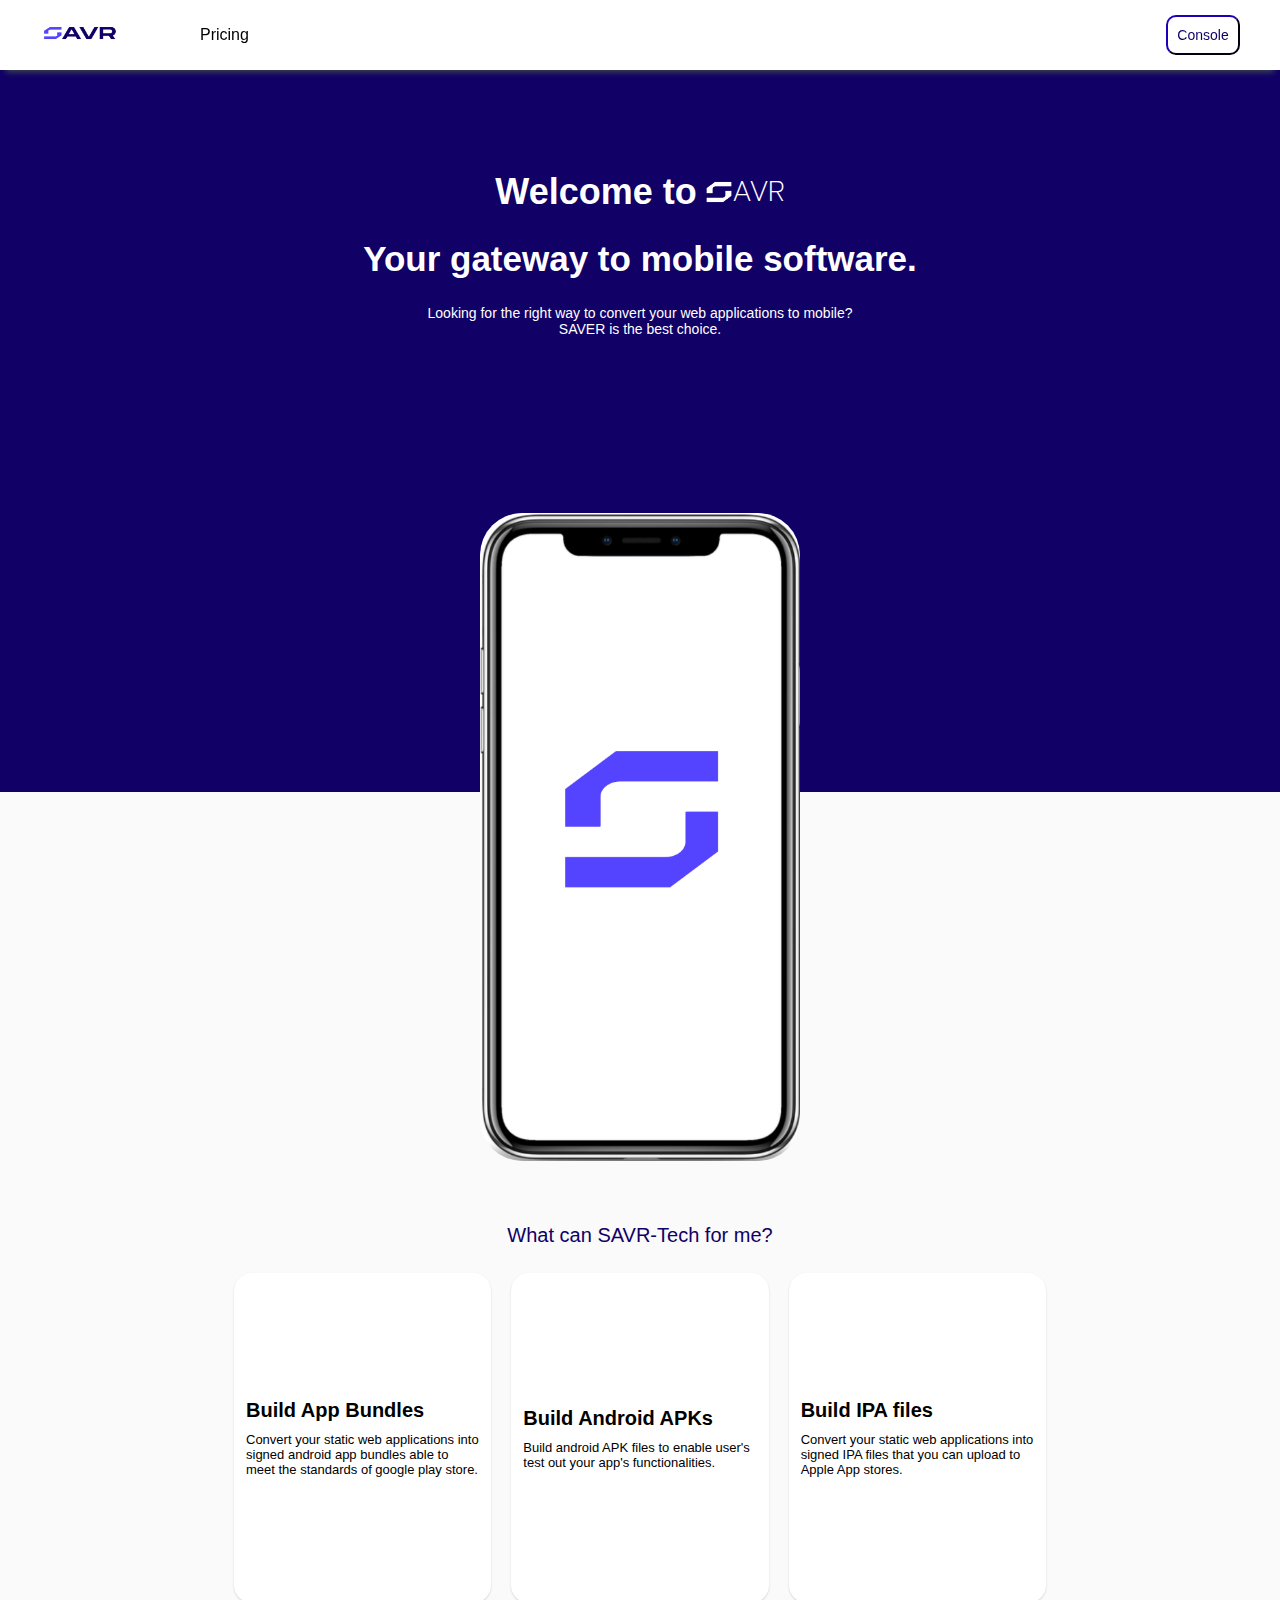
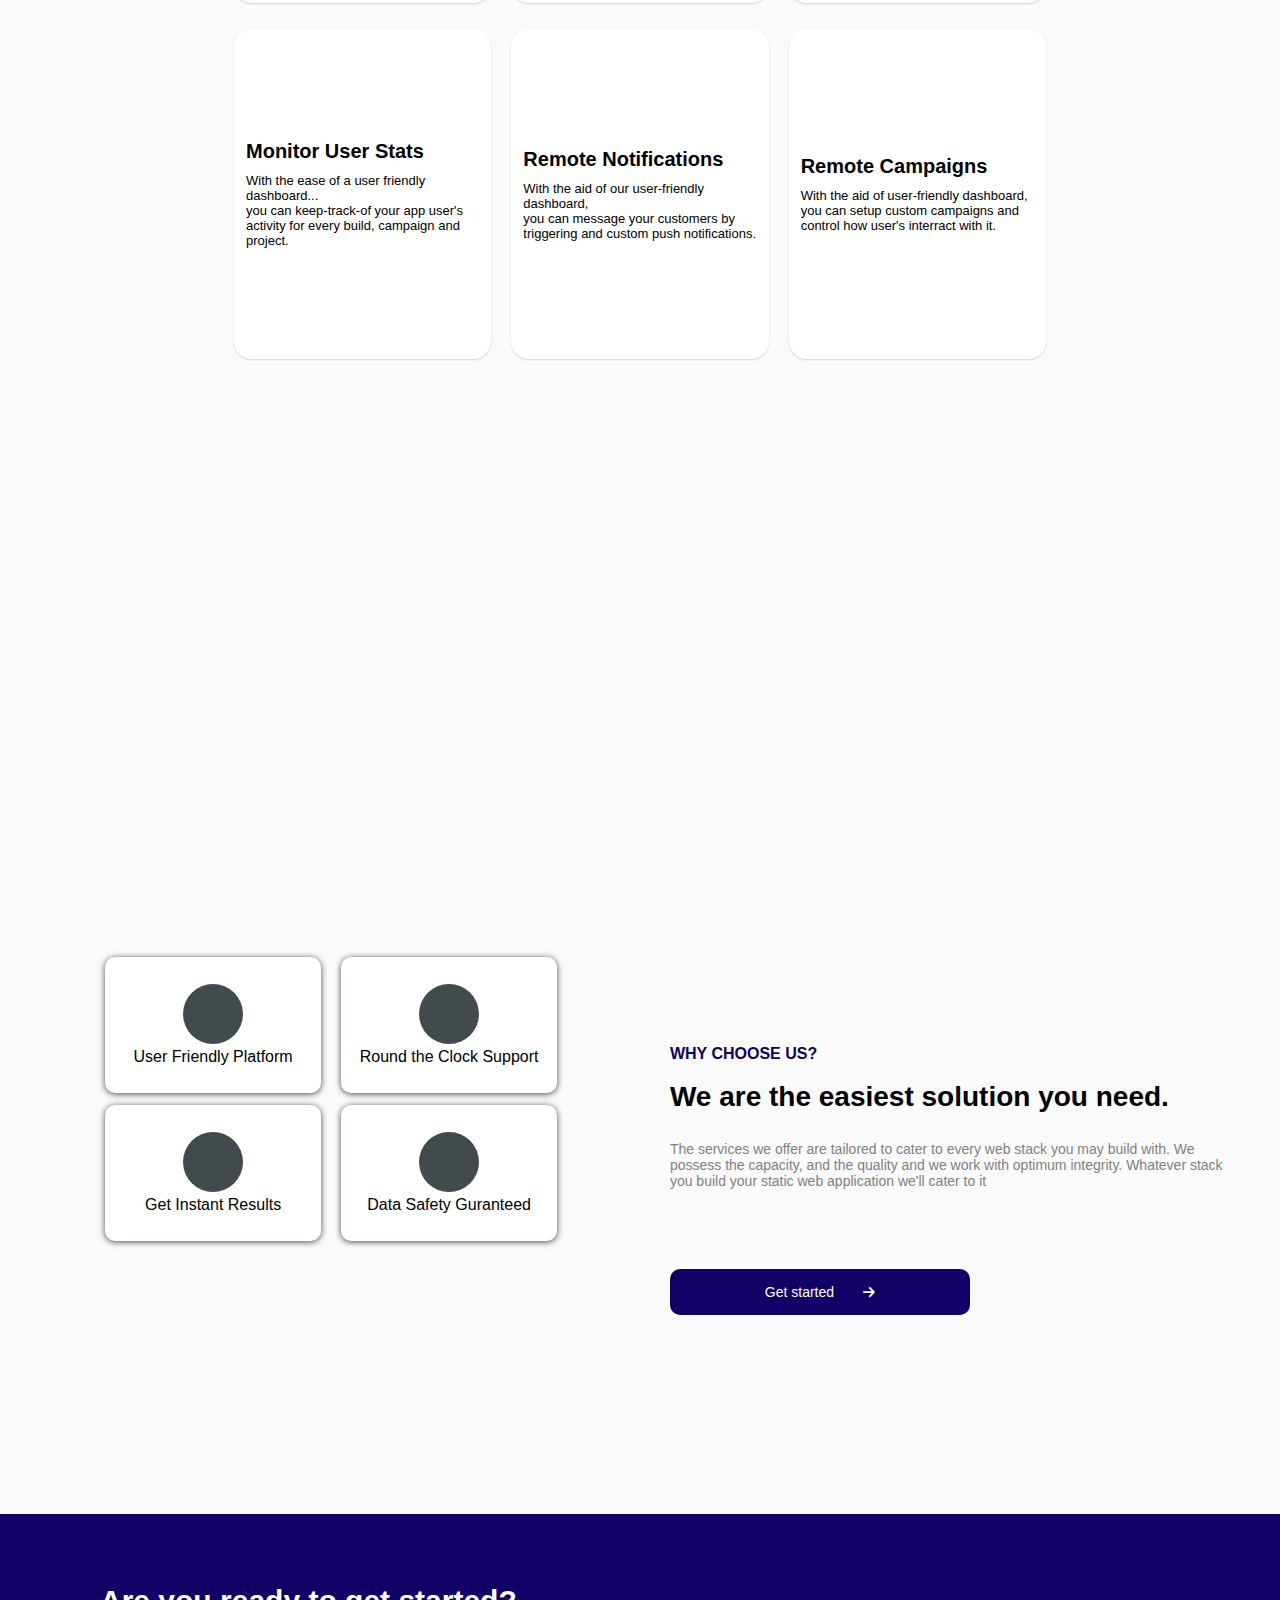
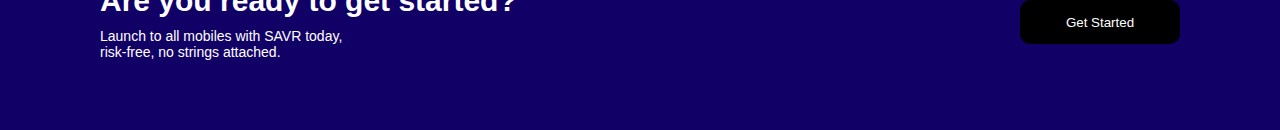
==== index.html @ b0ae4835 "little changes" ====
<!DOCTYPE html>
<html>
  <head>
    <meta charset="UTF-8" />
    <meta name="viewport" content="width=device-width, initial-scale=1.0" />
    <link href="hdft.css" rel="stylesheet"/>
    <link href="style.css" rel="stylesheet"/>
    <link rel="stylesheet" href="/assets/css/all.css">
    <script src="scripts.js"></script>
    <title></title>
  </head>
  <body>
    <!-- Nav bar -->
    <header>  

        <div class="add-flex">
            <a href="./index.html">
                <img class="bar-logo" src="/assets/images/SAVR_Coloured.png" alt=""/>
            </a>
            <a href="./pricing.html" class="anchor-link price-link-pg">Pricing</a>
        </div>

        <a href="#" id="toggle_button" class="toggle_button anchor-link">
            <h4 class="tinactive">V</h4>
            <h4 class="tactive">X</h4>
        </a>

        <div class="top-btn-wrapper">
            <button class="top-btn">
                <p class="top-btn-txt">Console</p>
            </button>

            <button class="top-btn1">
                <p class="top-btn-txt">Get started</p>
            </button>
        </div>
    </header>

    <!-- Top section -->
    <section class="top-section">
        <div class="top-s-wrapper">
            <p class="w-c">Welcome to</p>
            <img class="top-s-logo" src="/assets/images/Icon_White.png" alt=""/>
            <p class="avr">AVR</p>
        </div>

        <p class="t-p-f">Your gateway to mobile software.</p>

        <p class="t-p-s mt">Looking for the right way to convert your web applications to mobile?</p>
        <p class="t-p-s">SAVER is the best choice.</p>
        
    </section>

    <!-- Middle section -->
    <section class="middle-section">
        <div class="phonedv">
            <img class="pnone-img" src="/assets/images/phone2.png" alt=""/>
        </div>

        

        <div class="middle-second-container">
            <p class="m-s-p">What can SAVR-Tech for me?</p>

            <div class="container mt">
                <div class="card">
                    <div class="text-container">
                        <p class="c-big-txt">Build App Bundles</p>
                        <p class="c-small-txt">Convert your static web applications into signed android app bundles able to meet the standards of google play store.</p>
                    </div>
                </div>

                <div class="card">
                    <div class="text-container">
                        <p class="c-big-txt">Build Android APKs</p>
                        <p class="c-small-txt">Build android APK files to enable user's test out your app's functionalities.</p>
                    </div>
                </div>

                <div class="card">
                    <div class="text-container">
                        <p class="c-big-txt">Build IPA files</p>
                        <p class="c-small-txt">Convert your static web applications into signed IPA files that you can upload to Apple App stores.</p>
                    </div>
                </div>
            </div>

            <div class="container mt">
                <div class="card">
                    <div class="text-container">
                        <p class="c-big-txt">Monitor User Stats</p>
                        <p class="c-small-txt">With the ease of a user friendly dashboard... <br/> you can keep-track-of your app user's activity for every build, campaign and project.</p>
                    </div>
                </div>

                <div class="card">
                    <div class="text-container">
                        <p class="c-big-txt">Remote Notifications</p>
                        <p class="c-small-txt">With the aid of our user-friendly dashboard,<br/> you can message your customers by triggering and custom push notifications.</p>
                    </div>
                </div>

                <div class="card">
                    <div class="text-container">
                        <p class="c-big-txt">Remote Campaigns</p>
                        <p class="c-small-txt">With the aid of user-friendly dashboard,<br/> you can setup custom campaigns and control how user's interract with it.</p>
                    </div>
                </div>
            </div>
        </div>
    </section>

    <!-- Third section -->
    <section class="third-section">
        <div class="trd-container md-1">
            <div class="wrapper-column-flexed">
                <div class="card2">
                    <div class="circle"></div>
                    <p class="p2">User Friendly Platform</p>
                </div>

                <div class="card2">
                    <div class="circle"></div>
                    <p class="p2">Round the Clock Support</p>
                </div>
            </div>

            <div class="wrapper-column-flexed">
                <div class="card2">
                    <div class="circle"></div>
                    <p class="p2">Get Instant Results</p>
                </div>

                <div class="card2">
                    <div class="circle"></div>
                    <p class="p2">Data Safety Guranteed</p>
                </div>
            </div>
        </div>

        <div class="trd-container modify-trd">
            <div class="trd-txts-container">
                <p class="tr-md-p1">WHY CHOOSE US?</p>
                <br/>
                <h3 class="tr-md-h3">We are the easiest solution you need.</h3>
                <br/>
                <p class="tr-md-p2">The services we offer are tailored to cater to every web stack you may build with. We possess the capacity, and the quality and we work with optimum integrity. Whatever stack you build your static web application we'll cater to it</p>
            </div>

            <button class="tr-md-btn">
                <p class="tr-md-btn-p">Get started</p>
                <i class="fa fa-arrow-right" aria-hidden="true"></i>
            </button>
        </div>
    </section>

    <!-- Bottom section -->
    <section class="bottom-section">
        <div class="btm-txts-container">
            <p class="btm-p1">Are you ready to get started?</p>
            <br/>
            <p class="btm-p2">Launch to all mobiles with SAVR today,<br/> risk-free, no strings attached.</p>
        </div>

        <div class="btm-btn-container">
            <button class="btm-btn">
                <p class="btm-txt">Get Started </p>

            </button>
        </div>
    </section>
  </body>
</html>
---- hdft.css ----
/* Nav bar */

header{
    background-color: #ffffff;
    display: flex;
    justify-content: space-between;
    align-items: center;
    height: 70px;
    position: fixed;
    width: 100%;
    box-shadow: 0 8px 6px -6px #414a4c;
    z-index: 1;
}

.add-flex{
    display: flex;
    width: 10%;
    /* background-color: gray; */
    align-items: center;
    justify-content: space-between;
    margin-left: 40px;
}

.bar-logo{
    width: 80px;
    height: 70px;
}

.anchor-link{
    text-decoration: none;
    color: black;
    font-size: 16px;
    font-weight: 500;
    margin-left: 80px;
    font-family: sans-serif;
}

/* togglr button */
.toggle_button{
    position: absolute;
    align-self:flex-end;
    z-index: 3px;
    /* top: 20px;
    right: -10rem; */
    display: none;
    /* flex-direction: column; */
}

.top-btn-wrapper{
    margin-right: 40px;
    display: flex;
    flex-direction: row;
    align-items: center;
}

.top-btn{
    height: 40px;
    width: 74px;
    border-radius: 10px;
    border-width:2px ;
    border-color: #110066;
    color: #110066;
    background-color: white;
    margin-left: 8px;
}

.top-btn1{
    height: 40px;
    width: 74px;
    border-radius: 10px;
    border-width:2px ;
    border-color: #110066;
    color: #110066;
    background-color: white;
    display: none;
}

.top-btn-txt{
    font-size: 14px;
    font-family: sans-serif;
}

/*----------- Bottom Section ----------------*/
.bottom-section{
    height: 24vh;
    width: inherit;
    background-color: #110066;
    color: white;
    display: flex;
    flex-direction: row;
    align-items: center;
    justify-content: space-between;
    padding-left: 100px;
    padding-right: 100px;
}

.btm-p1{
    font-size: 30px;
    font-family: sans-serif;
    font-weight: 700;
}

.btm-p2{
    margin-top: -8px;
    font-size: 14px;
    font-family: sans-serif;
}

.btm-btn{
    background-color: black;
    height: 44px;
    width: 160px;
    border-width: 0px;
    border-radius: 10px;

}

.btm-txt{
    color: white;
}


@media only screen and (max-width: 1000px) {
    /*------------------ Nav Bar --------------------------*/
    header{
        height: fit-content;
        /* height: 22vh; */
        flex-direction: column;
        align-items: flex-start;
    }
    .add-flex{
        flex-direction: column;
        align-items: flex-start;
        margin-left: 0px;
        /* background-color: green; */
        width: 100%;
        padding-left: 10px;
    }

    /* .bar-logo{
        margin-left: 10px;
    } */

    .anchor-link{
        width: 100%;
        margin-left: 0px;
        
    }
    .top-btn-wrapper{
        margin-right: 0px;
        /* background-color: green; */
        width: 100%;
        display: flex;
        flex-direction: column;
        align-items: center;
        padding: 60px 0px 4px 0px; 
    }

    .top-btn{
        display: none;
    }

    .top-btn1{
        width: 360px;
        height: 30px;
        display: flex;
        align-items: center;
        justify-content: center;
    }

    .top-btn-wrapper, .price-link-pg{
        display: none;
    }

    .sty-login{
        margin-left: 20px;
        margin-bottom: 24px;
        margin-top: -28px;
    }

    .toggle_button{
        display: flex;
        /* background-color: green; */
        width: fit-content;
        height: 30px;
        padding: 10px;
        top: .98rem;
        right: 1rem;
        align-items: center;
        border-radius: 8px;
        box-shadow: 0 1px 6px #414a4c;
    }

    .tinactive{
        display: flex;
    }

    .tactive{
        display: none;
    }

    .tinactive.active{
        display: none;
    }

    .tactive.active{
        display: flex;
    }

    .top-btn-wrapper.active{
        display: flex;
        flex-direction: column;
    }

    .top-btn-wrapper.active, .price-link-pg.active{
        display: flex;
    }

    /*------------------- Bottom Footer --------------------*/
    .bottom-section{
        flex-direction: column;
        height: fit-content;
        padding: 0%;
        padding-top: 40px;
        padding-bottom: 50px;
    }

    .btm-txts-container{
        /* background-color: darkgreen; */
        text-align: center;
    }

    .btm-p1{
        font-size: 18px;
    }

    .btm-p2{
        font-size: 12px;
    }

    /* .btm-btn-container{
        background-color: #ffffff;
        width: 100%;
        display: flex;
        flex-direction: row;
        justify-content: center;
    } */

    .btm-btn{
        margin-top: 20px;
        width: 320px;
    }
}
---- style.css ----
@import url('https://fonts.googleapis.com/css2?family=Anuphan:wght@100;500&family=Kanit:wght@300;400&family=Prompt&family=Russo+One&display=swap');

*{
    margin: 0px;
    padding: 0px;
    box-sizing: border-box;
}

body{
    width: 100%;
    min-height: 100vh;
    background-color: #fafafa;
}


/* Top section */
.top-section{
    background-color: #110066;
    color: #ffffff;
    height: 88vh;
    width: inherit;
    padding-top: 170px;
    display: flex;
    flex-direction: column;
    align-items: center;
}

.top-s-wrapper{
    display: flex;
    align-items: center;
}

.w-c{
    font-size: 36px;
    font-weight: 600;
    font-family: sans-serif;
}

.top-s-logo{
    height: 36px;
    width: 36px;
    margin-left: 4px;
    margin-right: -5px;
}

.avr{
    font-size: 28px;
    font-weight: 200;
    font-family: 'Anuphan', sans-serif;
    font-family: 'Kanit', sans-serif;
    font-family: 'Prompt', sans-serif;
    /* font-family: 'Russo One', sans-serif;   */
}

.t-p-f{
    font-size: 35px;
    font-weight: 600;
    font-family: sans-serif;
    margin-top: 26px;
}

.mt{
    margin-top: 26px;
}

/* .mb{} */

.t-p-s{
    font-size: 14px;
    font-weight: 200;
    font-family: sans-serif;
}

/* Middle Section -----------------*/
.middle-section{
    /* position: relative; */
    width: inherit;
}
.phonedv{
    background-color: #fafafa;
    height: 48vh;
    position: relative;
    display: flex;
    justify-content: center;
}
.pnone-img{
    height: 72vh;
    min-width: calc(100% - 86%);
    position: absolute;
    margin-top: -342px;
    align-self: center; 
    border-radius: 42px; 
}

.middle-second-container{
    /* background-color: #ECF9FF; */
    background-color:#fafafa;
    display: flex;
    flex-direction: column;
    align-items: center;
    height: 120vh;
}

.m-s-p{
    font-size: 20px;
    font-family: sans-serif;
    color: #110066;
}

.container{
    /* background-color: #414a4c; */
    display: flex;
    flex-direction: row;
    align-items: center;
    width: 65%;
    justify-content: space-between;
}

.card{
    background-color: #ffffff;
    min-height: 330px;
    width: 280px;
    /* max-width: 280px;; */
    border-radius: 18px;
    padding-left: 12px;
    padding-right: 12px;
    display: flex;
    flex-direction: column;
    align-items: center;
    justify-content: center;
    margin-left: 10px;
    margin-right: 10px;
    box-shadow: 0px 1px 2px #D3D3D3;
}

.c-big-txt{
    font-size: 20px;
    font-weight: bold;
    font-family: sans-serif;
}

.c-small-txt{
    font-size: 13px;
    font-family: sans-serif;
    margin-top: 10px;
}

/* Third Section -------------*/
.third-section{
    height: 90vh;
    width: inherit;
    /* background-color: #414a4c; */
    display: flex;
    flex-direction: row;
    align-items: center;
    justify-content: center;
    justify-content:space-around;
    padding-bottom: 20px;
}

.trd-container{
    /* width: 40%; */
    /* background-color: aquamarine; */
    height: 75%;
    display: flex;
    flex-direction: column;
    justify-content: center;
}

.md-1{
    /* padding-left: 40px;
    padding-right: 30px; */
    width: 32%;
    margin-left: 50px;
}

.modify-trd{
    width: 50%;
    padding-left: 75px;
    justify-content: flex-end;
    padding-bottom: 80px;
}

.wrapper-column-flexed{
    display: flex;
    flex-direction: row;
    justify-content: space-around;
}

.card2{
    /* background-color: blueviolet; */
    background-color: #ffffff;
    margin-top: 6px;
    margin-bottom: 6px;
    min-height: 136px;
    min-width: 216px;
    border-radius: 10px;
    display: flex;
    flex-direction: column;
    align-items: center;
    justify-content: center;
    margin-left: 10px;
    margin-right: 10px;
    /* box-shadow: 0 8px 6px -6px #414a4c; */
    box-shadow: 0 1px 6px #414a4c;
}

.circle{
    background-color: #414a4c;
    width: 60px;
    height: 60px;
    border-radius: 30px;
    margin-bottom: 4px;
    flex-shrink: 2;
}

.p2{
    font-style: 18px;
    font-family: sans-serif;
}

.tr-md-p1{
    font-size: 16px;
    color: #110066;
    font-family: sans-serif;
    font-weight: 600;
}

.tr-md-h3{
    font-size: 28px;
    font-family: sans-serif;
}

.tr-md-p2{
    margin-top: 10px;
    font-size: 14px;
    font-family: sans-serif;
    font-weight: 540;
    color: grey;
}

.tr-md-btn{
    width: 300px;
    height: 46px;
    background-color: #110066;
    color: white;
    border: #110066 ;
    border-radius: 10px;
    margin-top: 80px;
    display: flex;
    flex-direction: row;
    align-items: center;
    justify-content: space-evenly;
    padding: 0px 66px 0px 66px;
}

.tr-md-btn-p{
    font-family: sans-serif;
    font-size: 14px;
}

.tr-md-btn-arrow{
    font-size: 28px;
    margin-top: -6px;
}



@media only screen and (max-width: 1000px) {
    /* body {
      background-color: lightblue;
    } */

    .top-section{
        text-align: center;
    }

    .top-s-wrapper{
        padding-top: 40px;
    }

    .t-p-f{
        width: 380px;
    }

    /* .toggle-button{
        display: flex;
        align-items: flex-end;
        justify-content: flex-end;
        right: .5rem;
        z-index: 20px;
    } */

    
    
    /* .phonedv{
        flex-direction: column;
        align-items: center;
    } */
    .top-section{
        /* height: 95vh; */
    }

    .pnone-img{
        height: 60vh;
        min-width: calc(100% - 84%);
        /* position: absolute;
        margin-top: -342px; */
        /* align-self: center;   */
    }

    .container{
        /* background-color: #414a4c; */
        display: flex;
        flex-direction: column;
        align-items: center;
        width: 100%;
        /* justify-content: space-between; */
    }

    .middle-second-container{
        height: fit-content;
    }

    .card{
        background-color: #ffffff;
        min-height: 260px;
        width: 280px;
        margin-bottom: 30px;
    }

    .third-section{
        height: fit-content;
        display: flex;
        flex-direction: column-reverse;
        align-items: center;
    }

    .md-1{
        margin-left: 0px;
    }

    .modify-trd{
        width: 100%;
        padding-left: 0px;
        align-items: center;
        padding-bottom: 80px;
    }

    .trd-txts-container{
        text-align: center;
        padding-top: 40px;
    }
    

    .wrapper-column-flexed{
        flex-direction: column;
        align-items: center;
    }

    
    
  }
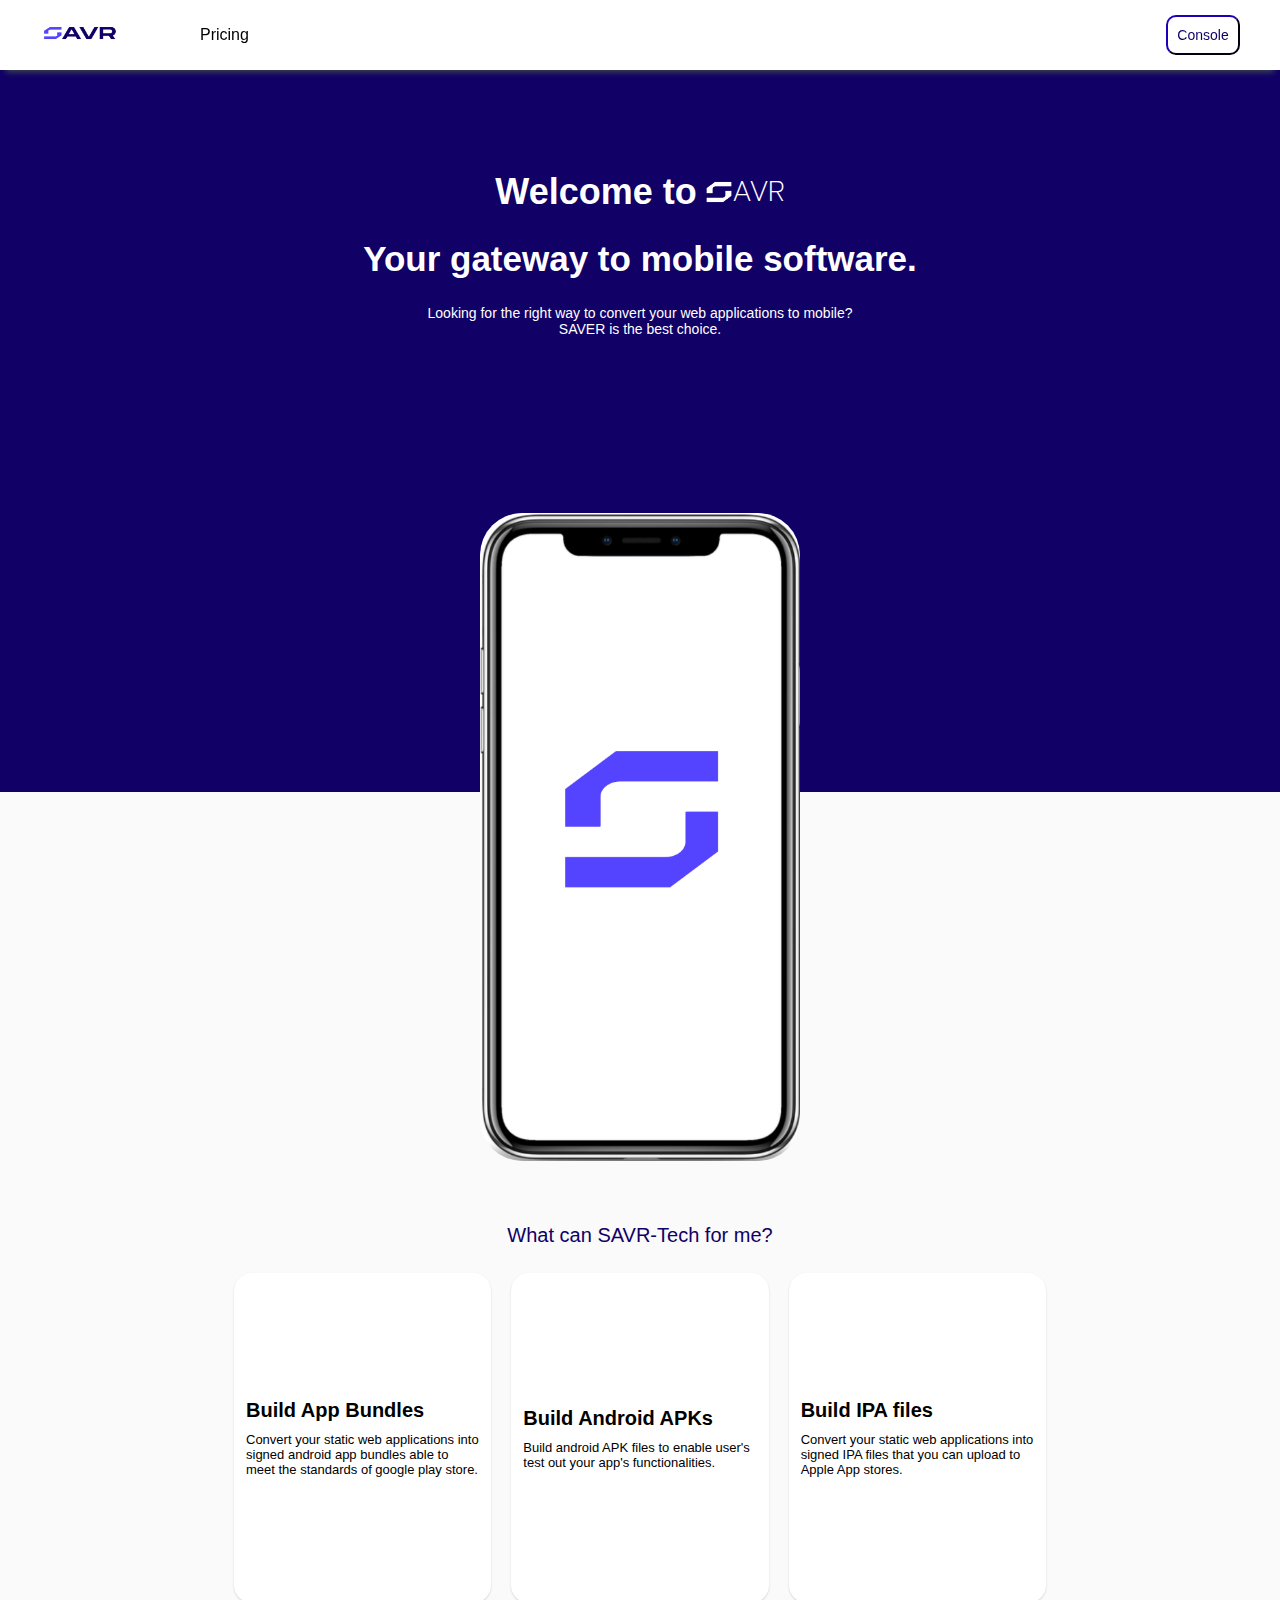
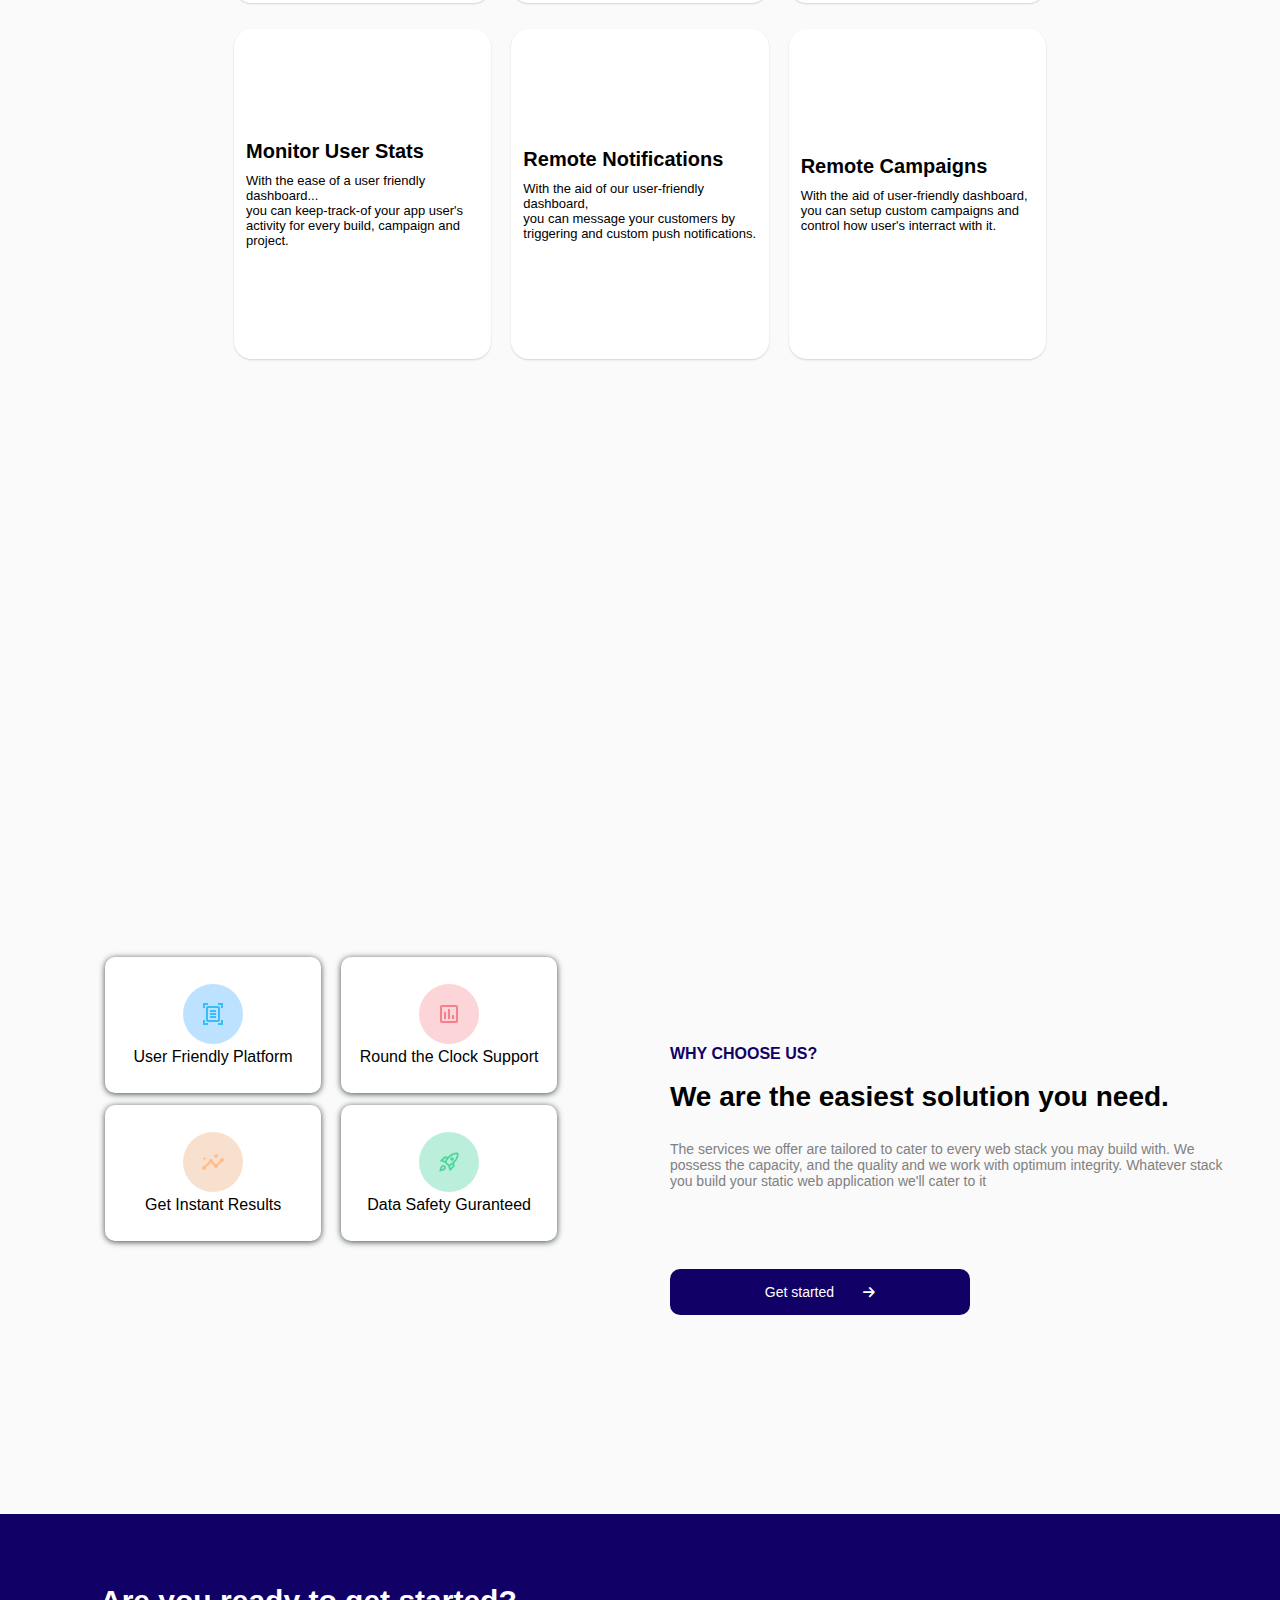
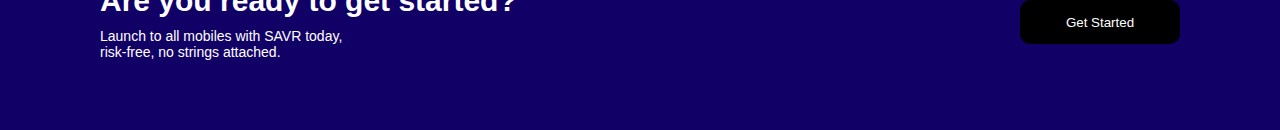
==== commit fbc14592: "icons added" ====
--- a/index.html
+++ b/index.html
@@ -5,7 +5,7 @@
     <meta name="viewport" content="width=device-width, initial-scale=1.0" />
     <link href="hdft.css" rel="stylesheet"/>
     <link href="style.css" rel="stylesheet"/>
-    <link rel="stylesheet" href="/assets/css/all.css">
+    <link rel="stylesheet" href="./assets/css/all.css">
     <script src="scripts.js"></script>
     <title></title>
   </head>
@@ -15,7 +15,7 @@
 
         <div class="add-flex">
             <a href="./index.html">
-                <img class="bar-logo" src="/assets/images/SAVR_Coloured.png" alt=""/>
+                <img class="bar-logo" src="./assets/images/SAVR_Coloured.png" alt=""/>
             </a>
             <a href="./pricing.html" class="anchor-link price-link-pg">Pricing</a>
         </div>
@@ -40,7 +40,7 @@
     <section class="top-section">
         <div class="top-s-wrapper">
             <p class="w-c">Welcome to</p>
-            <img class="top-s-logo" src="/assets/images/Icon_White.png" alt=""/>
+            <img class="top-s-logo" src="./assets/images/Icon_White.png" alt=""/>
             <p class="avr">AVR</p>
         </div>
 
@@ -54,7 +54,7 @@
     <!-- Middle section -->
     <section class="middle-section">
         <div class="phonedv">
-            <img class="pnone-img" src="/assets/images/phone2.png" alt=""/>
+            <img class="pnone-img" src="./assets/images/phone2.png" alt=""/>
         </div>
 
         
@@ -115,24 +115,72 @@
         <div class="trd-container md-1">
             <div class="wrapper-column-flexed">
                 <div class="card2">
-                    <div class="circle"></div>
+                    <div class="circle c1">
+                        <svg xmlns="http://www.w3.org/2000/svg" enable-background="new 0 0 24 24" 
+                            height="24px" viewBox="0 0 24 24" width="24px" fill="#37bdfa">
+                            <rect fill="none" height="24" width="24"/><path d="M7,3H4v3H2V1h5V3z M22,6V1h-5v2h3v3
+                            H22z M7,21H4v-3H2v5h5V21z M20,18v3h-3v2h5v-5H20z M17,6H7v12h10V6z M19,18 c0,1.1-0.9,2-2,
+                            2H7c-1.1,0-2-0.9-2-2V6c0-1.1,0.9-2,2-2h10c1.1,0,2,0.9,2,2V18z M15,8H9v2h6V8z M15,11H9v2h6V11z M15,
+                            14H9v2h6V14z"/>
+                        </svg>
+                    </div>
                     <p class="p2">User Friendly Platform</p>
                 </div>
 
                 <div class="card2">
-                    <div class="circle"></div>
+                    <div class="circle c2">
+                        <svg xmlns="http://www.w3.org/2000/svg" height="24px" 
+                            viewBox="0 0 24 24" width="24px" fill="#f5808b">
+                            <path d="M0 0h24v24H0V0z" fill="none"/>
+                            <path d="M19 3H5c-1.1 0-2 .9-2 2v14c0 1.1.9 2 2 2h14c1.1 0 2-.9 2-2V
+                            5c0-1.1-.9-2-2-2zm0 16H5V5h14v14zM7 10h2v7H7zm4-3h2v10h-2zm4 6h2v
+                            4h-2z"/>
+                        </svg>
+                    </div>
                     <p class="p2">Round the Clock Support</p>
                 </div>
             </div>
 
             <div class="wrapper-column-flexed">
                 <div class="card2">
-                    <div class="circle"></div>
+                    <div class="circle c3">
+                        <svg xmlns="http://www.w3.org/2000/svg" 
+                            enable-background="new 0 0 24 24" 
+                            height="24px" viewBox="0 0 24 24" width="24px" 
+                            fill="#ffbc8b"><g><rect fill="none" height="24" 
+                            width="24"/></g><g><g><path d="M21,8c-1.45,0-2.26,1.44-1.93,2.51l-3.55,
+                            3.56c-0.3-0.09-0.74-0.09-1.04,0l-2.55-2.55C12.27,10.45,11.46,9,10,9 c-1.45,
+                            0-2.27,1.44-1.93,2.52l-4.56,4.55C2.44,15.74,1,16.55,1,18c0,1.1,0.9,2,2,2c1.45,0,
+                            2.26-1.44,1.93-2.51l4.55-4.56 c0.3,0.09,0.74,0.09,1.04,0l2.55,2.55C12.73,16.55,13.54,
+                            18,15,18c1.45,0,2.27-1.44,1.93-2.52l3.56-3.55 C21.56,12.26,23,11.45,23,10C23,8.9,22.1,8,21,8z"/>
+                            <polygon points="15,9 15.94,6.93 18,6 15.94,5.07 15,3 14.08,5.07 12,6 14.08,6.93"/><polygon points="3.5,11 4,9 6,
+                            8.5 4,8 3.5,6 3,8 1,8.5 3,9"/></g></g>
+                        </svg>
+                    </div>
                     <p class="p2">Get Instant Results</p>
                 </div>
 
                 <div class="card2">
-                    <div class="circle"></div>
+                    <div class="circle c4">
+                        <svg 
+                            xmlns="http://www.w3.org/2000/svg" 
+                            enable-background="new 0 0 20 20" 
+                            height="24px" viewBox="0 0 20 20" 
+                            width="24px" fill="#4cd59d"><g>
+                            <rect fill="none" height="20" width="20" x="0"/>
+                            </g><g><g><path d="M14.45,10.86l0.26,2.1c0.06,0.46-0.1,
+                            0.92-0.43,1.25l-3.55,3.55l-1.41-4.24l-2.83-2.83L2.25,9.27l3.55-3.55 
+                            c0.33-0.33,0.79-0.49,1.25-0.43l2.1,0.26C13.92,0.78,17.8,2.2,17.8,2.2C17.8,
+                            2.2,19.22,6.08,14.45,10.86z M10.2,6.62 C9.18,7.64,8.37,9.06,7.9,
+                            9.97l2.12,2.12c0.91-0.46,2.34-1.27,3.36-2.3C16.18,7,16.54,4.67,16.5,3.5C15.33,3.46,13,3.82,10.2,
+                            6.62 z M14,7.5C14,6.68,13.32,6,12.5,6C11.67,6,11,6.68,11,7.5S11.67,9,12.5,9C13.32,9,14,8.33,14,7.5z 
+                            M7.99,6.92L6.86,6.78L5.02,8.61 
+                            l1.62,0.54C6.97,8.52,7.43,7.71,7.99,6.92z M10.85,13.36l0.54,1.62l1.83-1.83l-0.14-1.14C12.29,12.57,
+                            11.48,13.03,10.85,13.36z M5.25,12.5c-0.62,0-1.18,0.25-1.59,0.66C2.44,14.38,2,18,2,18s3.62-0.44,4.84-1.66c0.41-0.41,
+                            0.66-0.97,0.66-1.59 C7.5,13.51,6.49,12.5,5.25,12.5z M5.78,15.28c-0.44,0.44-1.87,0.81-1.87,0.81s0.37-1.43,0.81-1.87c0.29-0.29,
+                            0.77-0.29,1.06,0 S6.07,14.99,5.78,15.28z"/></g></g>
+                        </svg>
+                    </div>
                     <p class="p2">Data Safety Guranteed</p>
                 </div>
             </div>
--- a/style.css
+++ b/style.css
@@ -205,14 +205,50 @@
     box-shadow: 0 1px 6px #414a4c;
 }
 
+.c1{
+    background-color: #bde2ff;
+}
+
+.c2{
+    background-color: #fcd5d8;
+}
+
+.c3{
+   background-color: #f8e0cf; 
+}
+
+.c4{
+    background-color: #bcefdb;
+}
+
+.card2:hover .circle svg {
+    /* background-color: green; */
+    fill: #37bdfa;
+}
+
+.card2:hover .circle{
+    background-color: #2178b6;
+}
+
+.card2:hover{
+    background-color: #110066;
+    color: #fafafa;
+}
+
 .circle{
-    background-color: #414a4c;
+    /* background-color: #414a4c; */
     width: 60px;
     height: 60px;
     border-radius: 30px;
     margin-bottom: 4px;
     flex-shrink: 2;
-}
+    display: flex;
+    align-items: center;
+    justify-content: center;
+}
+
+
+
 
 .p2{
     font-style: 18px;
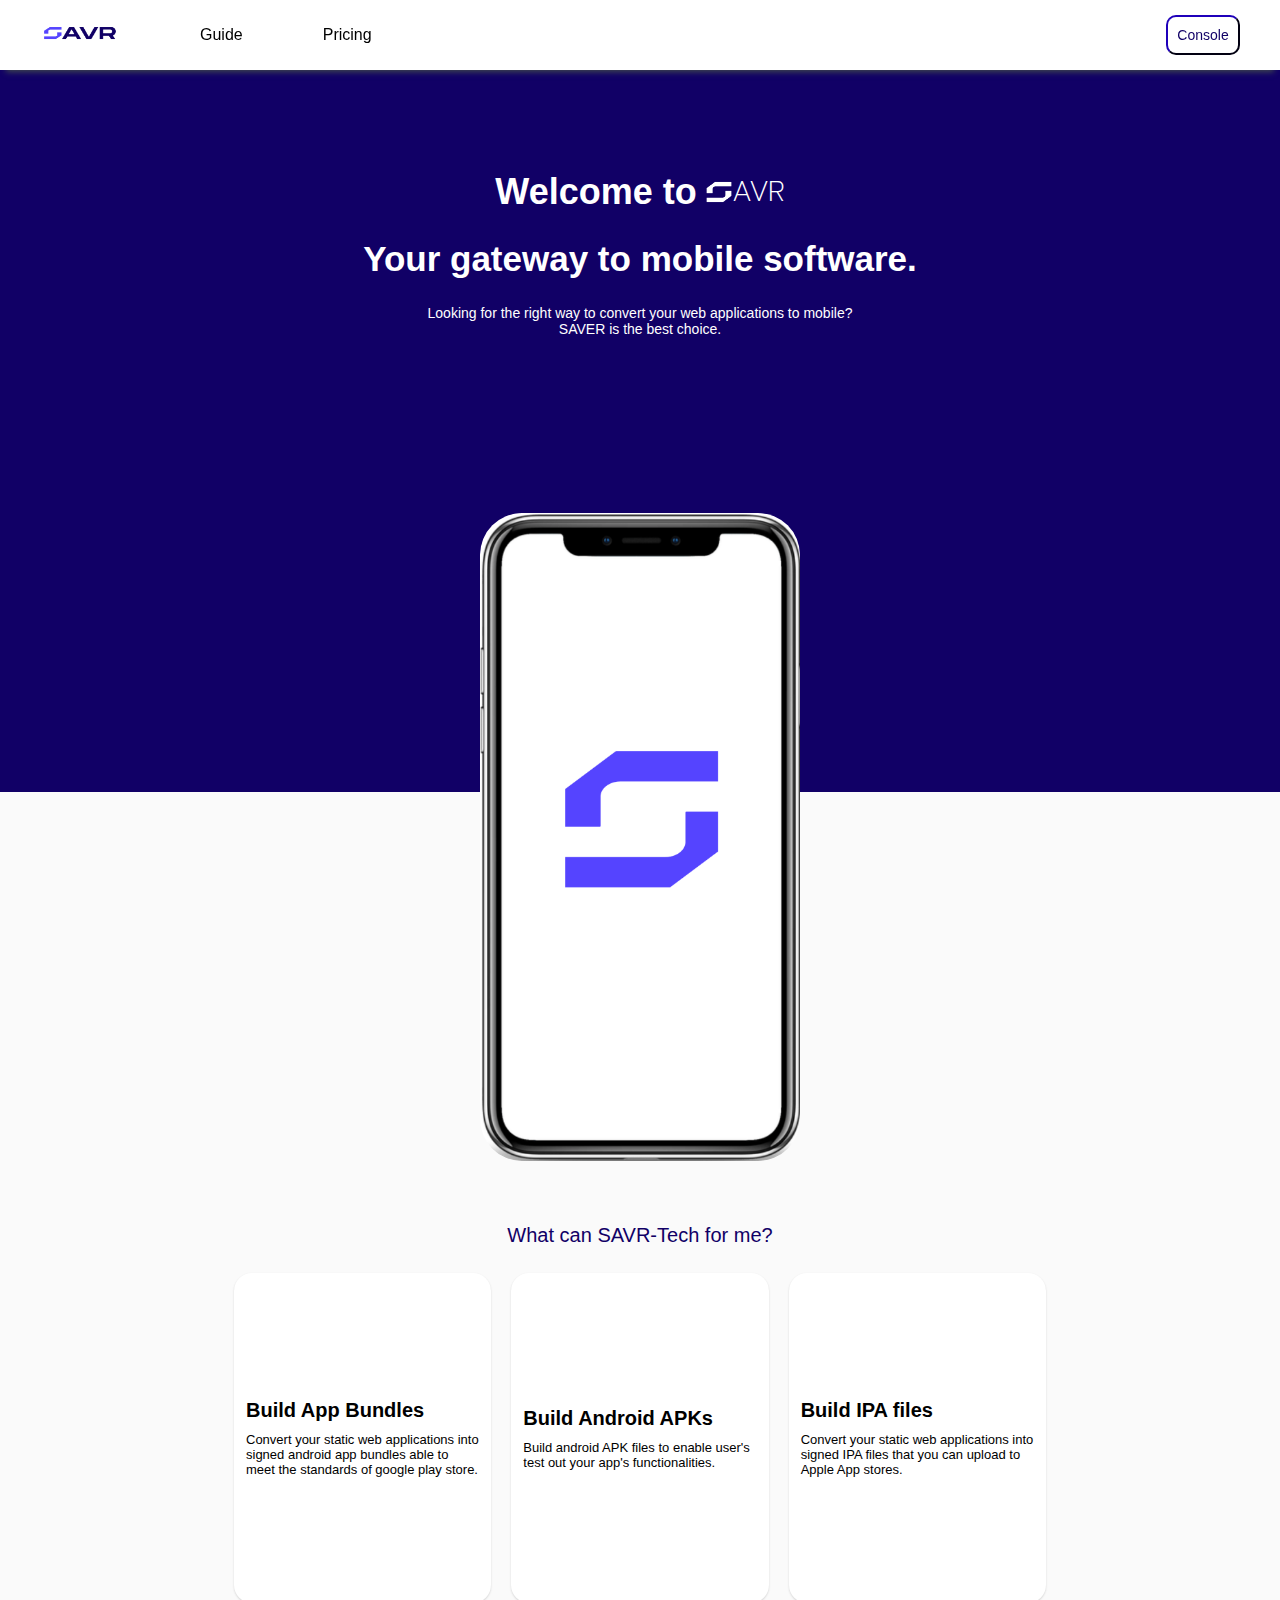
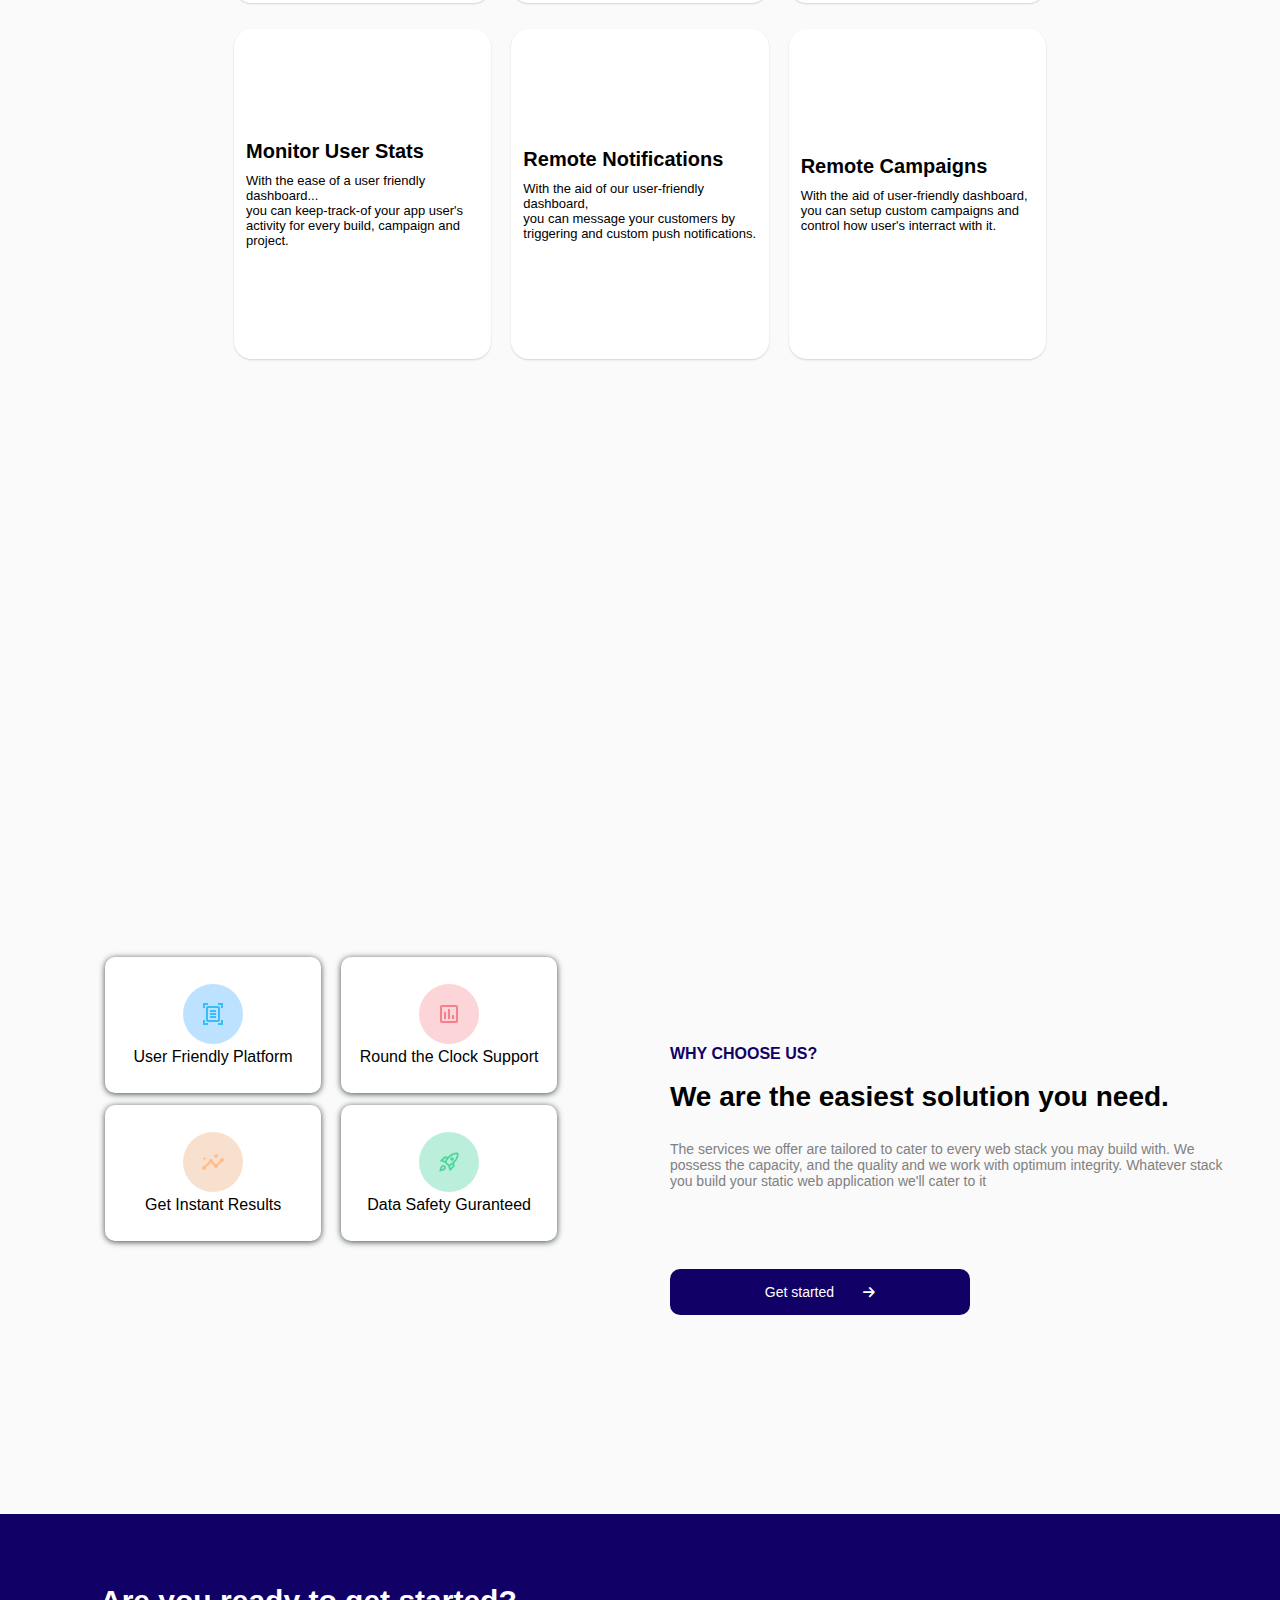
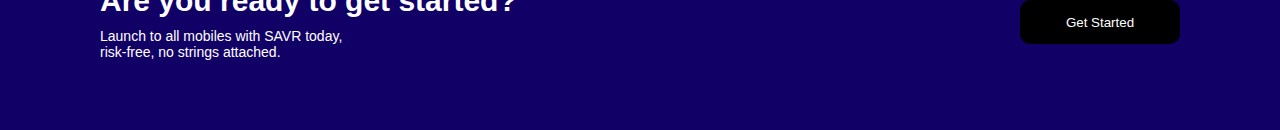
==== commit 5380098f: "hover added" ====
--- a/index.html
+++ b/index.html
@@ -17,6 +17,17 @@
             <a href="./index.html">
                 <img class="bar-logo" src="./assets/images/SAVR_Coloured.png" alt=""/>
             </a>
+            <!-- <a href="./Gists/signup.html" class="anchor-link price-link-pg">Gist</a> -->
+            <div class="dropdown">
+                <a href="#" class="anchor-link price-link-pg">Guide</a>
+                <div class="dropdown-content">
+                    <a href="./Gists/signup.html">Sign up</a>
+                    <a href="./Gists/project.html">Create Project</a>
+                    <a href="./Gists/build.html">Create build</a>
+                    <a href="./Gists/promotion.html">Create promotion</a>
+                    <a href="./Gists/updatesubscription.html">Update subscription</a>
+                </div>
+            </div>
             <a href="./pricing.html" class="anchor-link price-link-pg">Pricing</a>
         </div>
 
--- a/hdft.css
+++ b/hdft.css
@@ -35,6 +35,37 @@
     font-family: sans-serif;
 }
 
+.dropdown {
+    display: inline-block;
+}
+
+.dropdown-content {
+    display: none;
+    position: absolute;
+    background-color: #ffffff;
+    min-width: 160px;
+    box-shadow: 0 8px 16px rgba(0,0,0,0.2);
+    z-index: 1;
+    border-radius: 6px;
+}
+
+.dropdown:hover .dropdown-content {
+    display: block;
+}
+
+.dropdown-content a {
+    display: block;
+    color: black;
+    padding: 12px 16px;
+    text-decoration: none;
+    font-family: sans-serif;
+}
+
+.dropdown-content a:hover {
+    background-color: #110066;
+    color: #ffffff;
+}
+
 /* togglr button */
 .toggle_button{
     position: absolute;
@@ -79,6 +110,7 @@
     font-size: 14px;
     font-family: sans-serif;
 }
+
 
 /*----------- Bottom Section ----------------*/
 .bottom-section{
@@ -146,6 +178,21 @@
         margin-left: 0px;
         
     }
+
+    .dropdown {
+        display: none;
+        width: 100%;
+        text-align: left;
+    }
+
+
+    .dropdown-content {
+        position: unset;
+        display: none;
+    }
+
+    
+
     .top-btn-wrapper{
         margin-right: 0px;
         /* background-color: green; */
@@ -216,6 +263,26 @@
         display: flex;
     }
 
+    .dropdown.active{
+        display: block;
+        width: 100%;
+        text-align: left;
+    }
+
+    .dropdown-content.active {
+        position: unset;
+        display: block;
+        margin-top: 6px;
+        margin-bottom: 6px;
+        box-shadow: unset;
+    }
+
+    
+
+    
+
+    
+
     /*------------------- Bottom Footer --------------------*/
     .bottom-section{
         flex-direction: column;
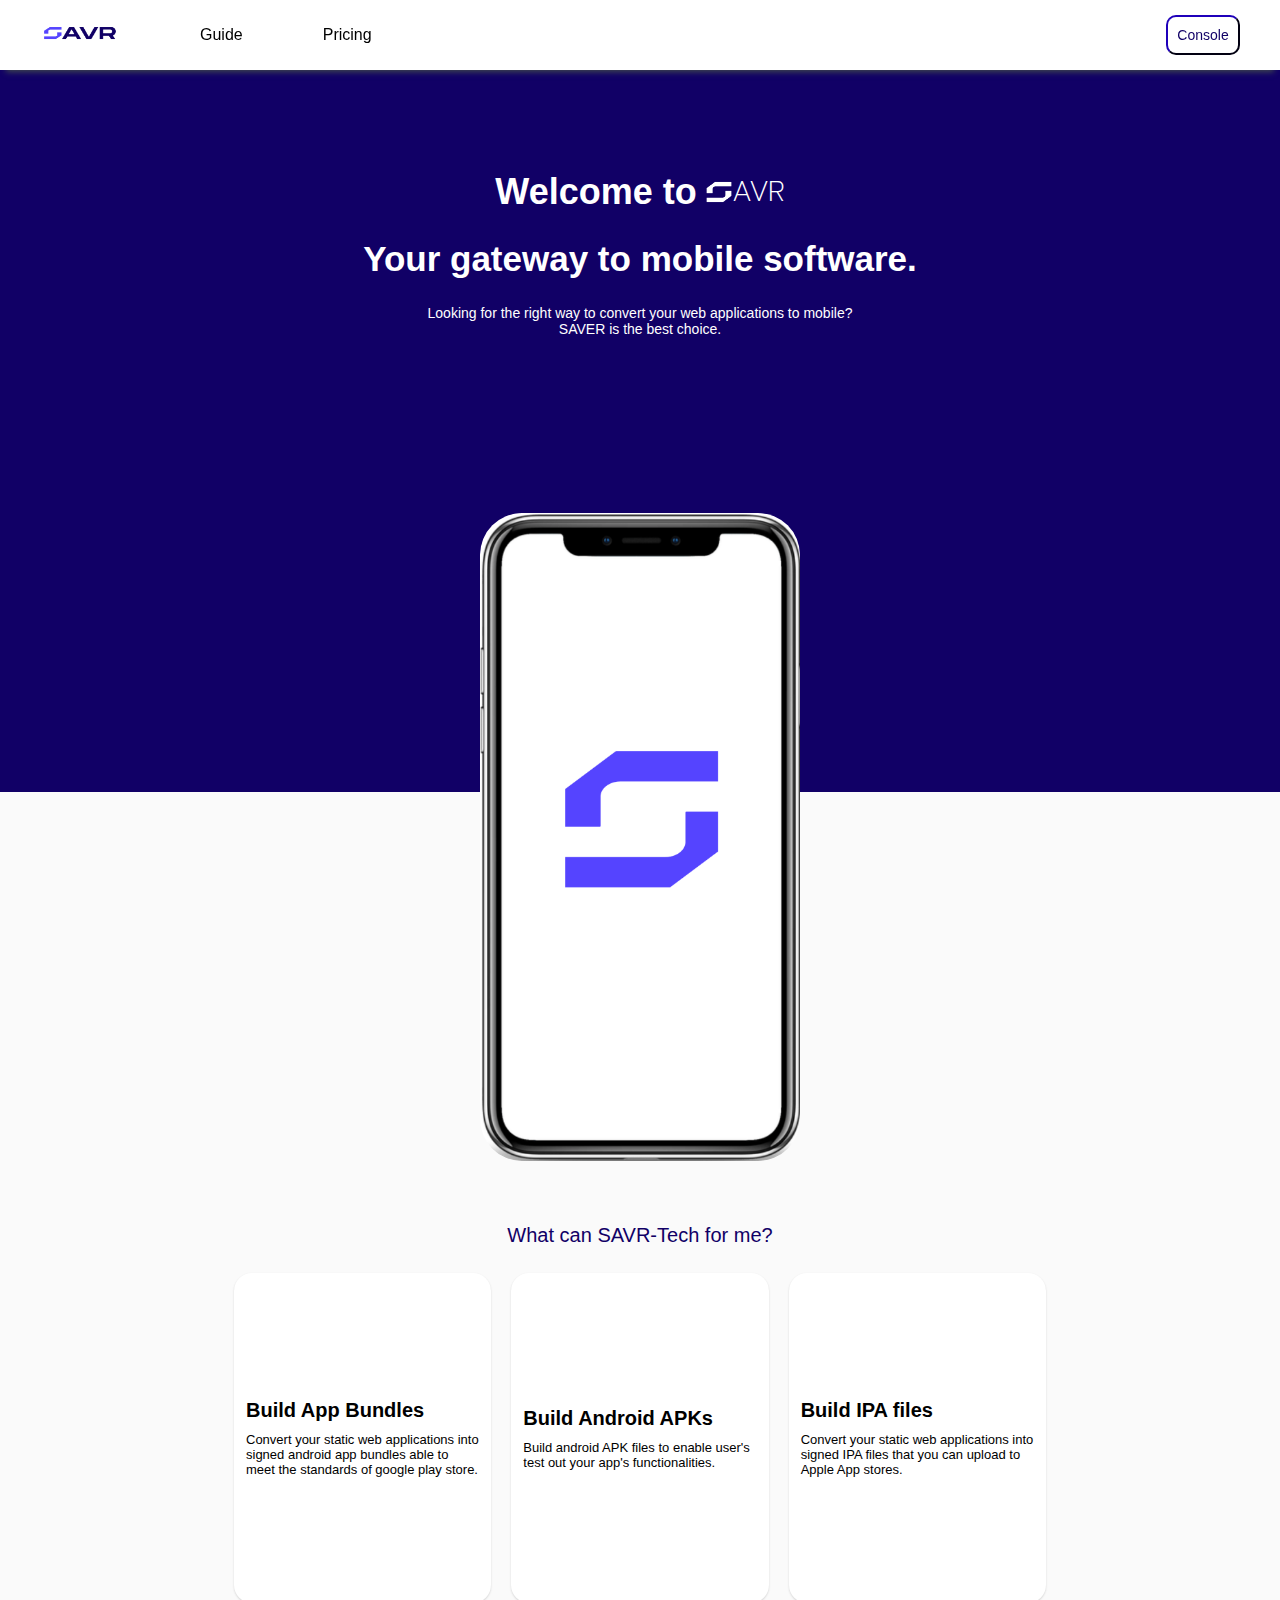
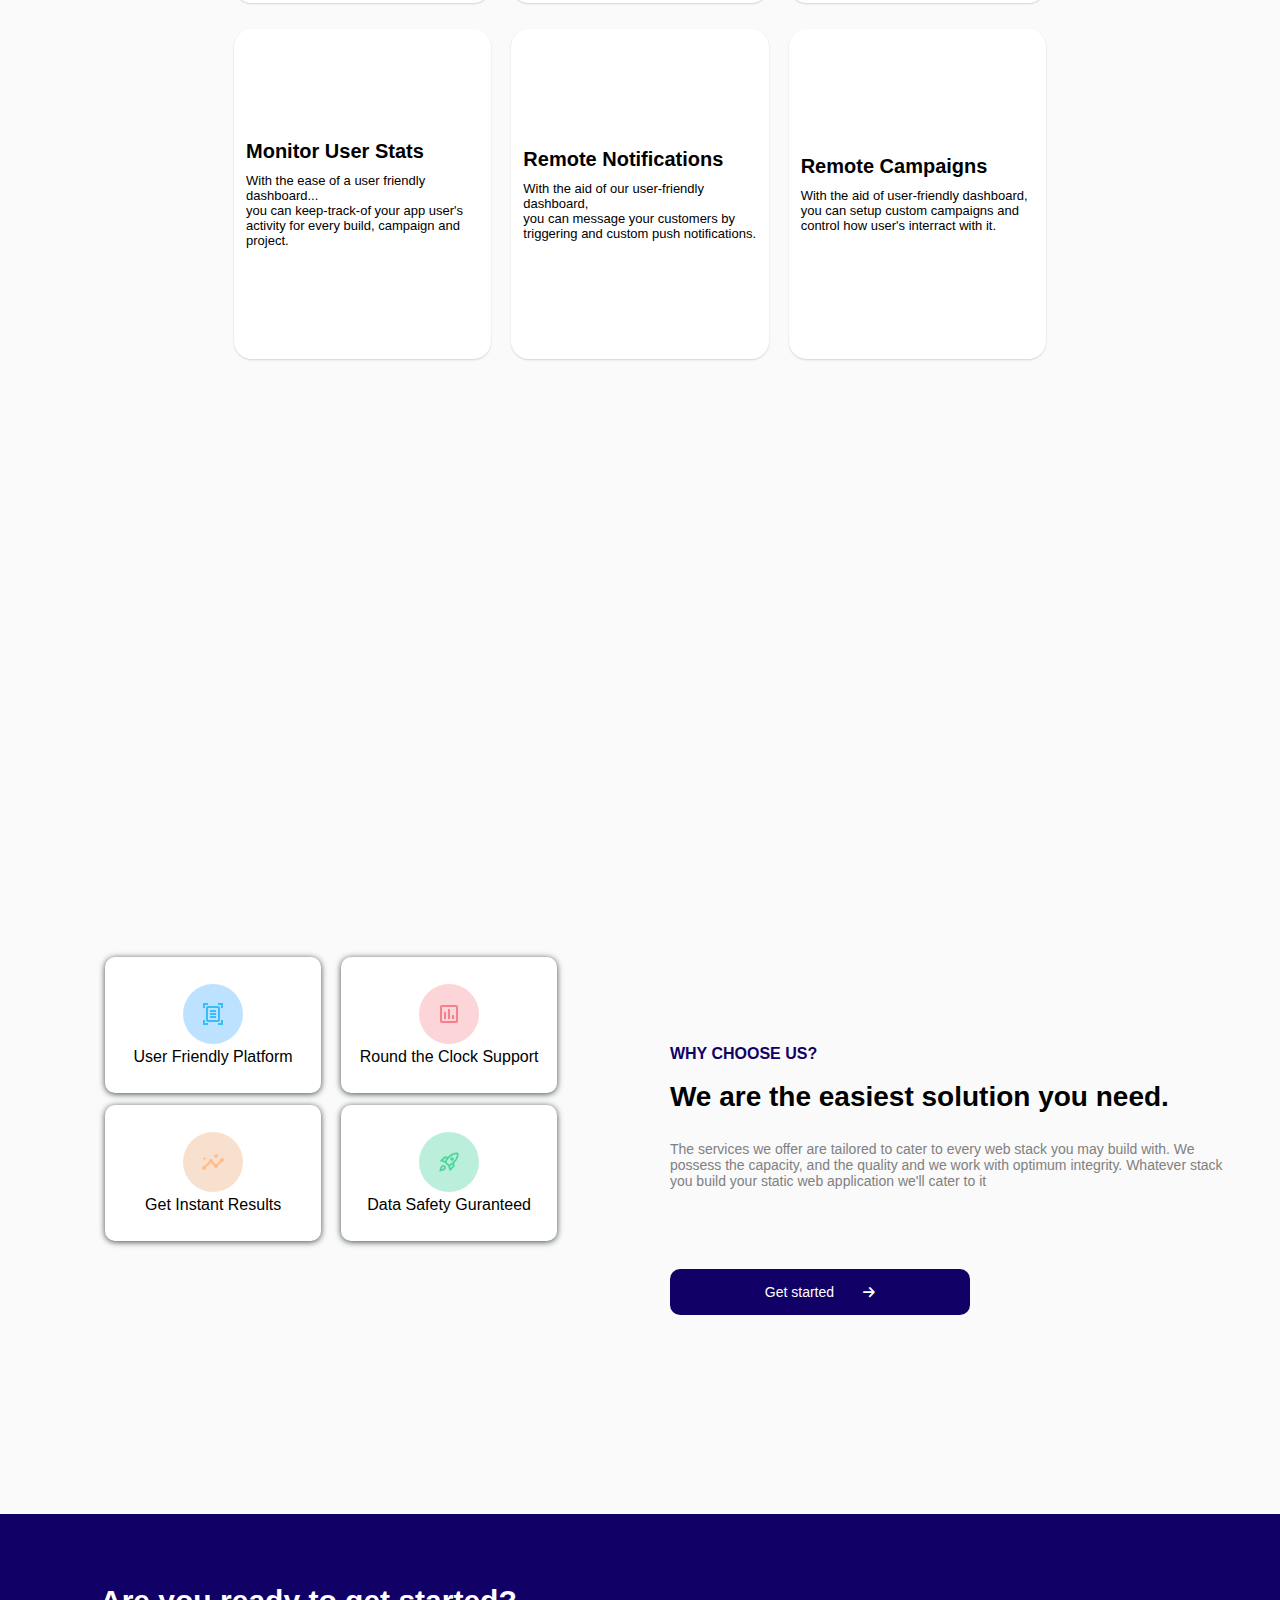
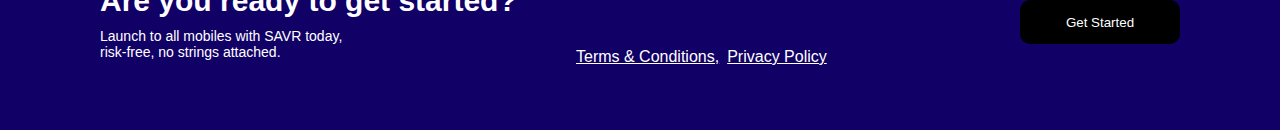
==== commit 471bec42: "consent added" ====
--- a/index.html
+++ b/index.html
@@ -221,6 +221,15 @@
             <p class="btm-p2">Launch to all mobiles with SAVR today,<br/> risk-free, no strings attached.</p>
         </div>
 
+        <div class="consent-wrap">
+            <a href="./consent/trems.html">
+                <p>Terms & Conditions,</p>
+            </a>
+            <a href="./consent/policy.html">
+                <p>Privacy Policy</p>
+            </a>
+        </div>
+
         <div class="btm-btn-container">
             <button class="btm-btn">
                 <p class="btm-txt">Get Started </p>
--- a/hdft.css
+++ b/hdft.css
@@ -151,6 +151,24 @@
     color: white;
 }
 
+.consent-wrap{
+    display: flex;
+    flex-direction: row;
+    gap: 8px;
+    position: absolute;
+    left: 45%;
+    margin-bottom: -70px;
+    margin-top:unset;
+    /* bottom: 20%; */
+}
+
+.consent-wrap a p{
+    font-family: sans-serif;
+    color: #ffffff;
+    text-decoration:underline #ffffff;
+    
+}
+
 
 @media only screen and (max-width: 1000px) {
     /*------------------ Nav Bar --------------------------*/
@@ -317,4 +335,12 @@
         margin-top: 20px;
         width: 320px;
     }
+
+    .consent-wrap{
+        
+        left: 45%;
+        margin-bottom: unset;
+        position: unset;
+        margin-top: 8px;
+    }
 }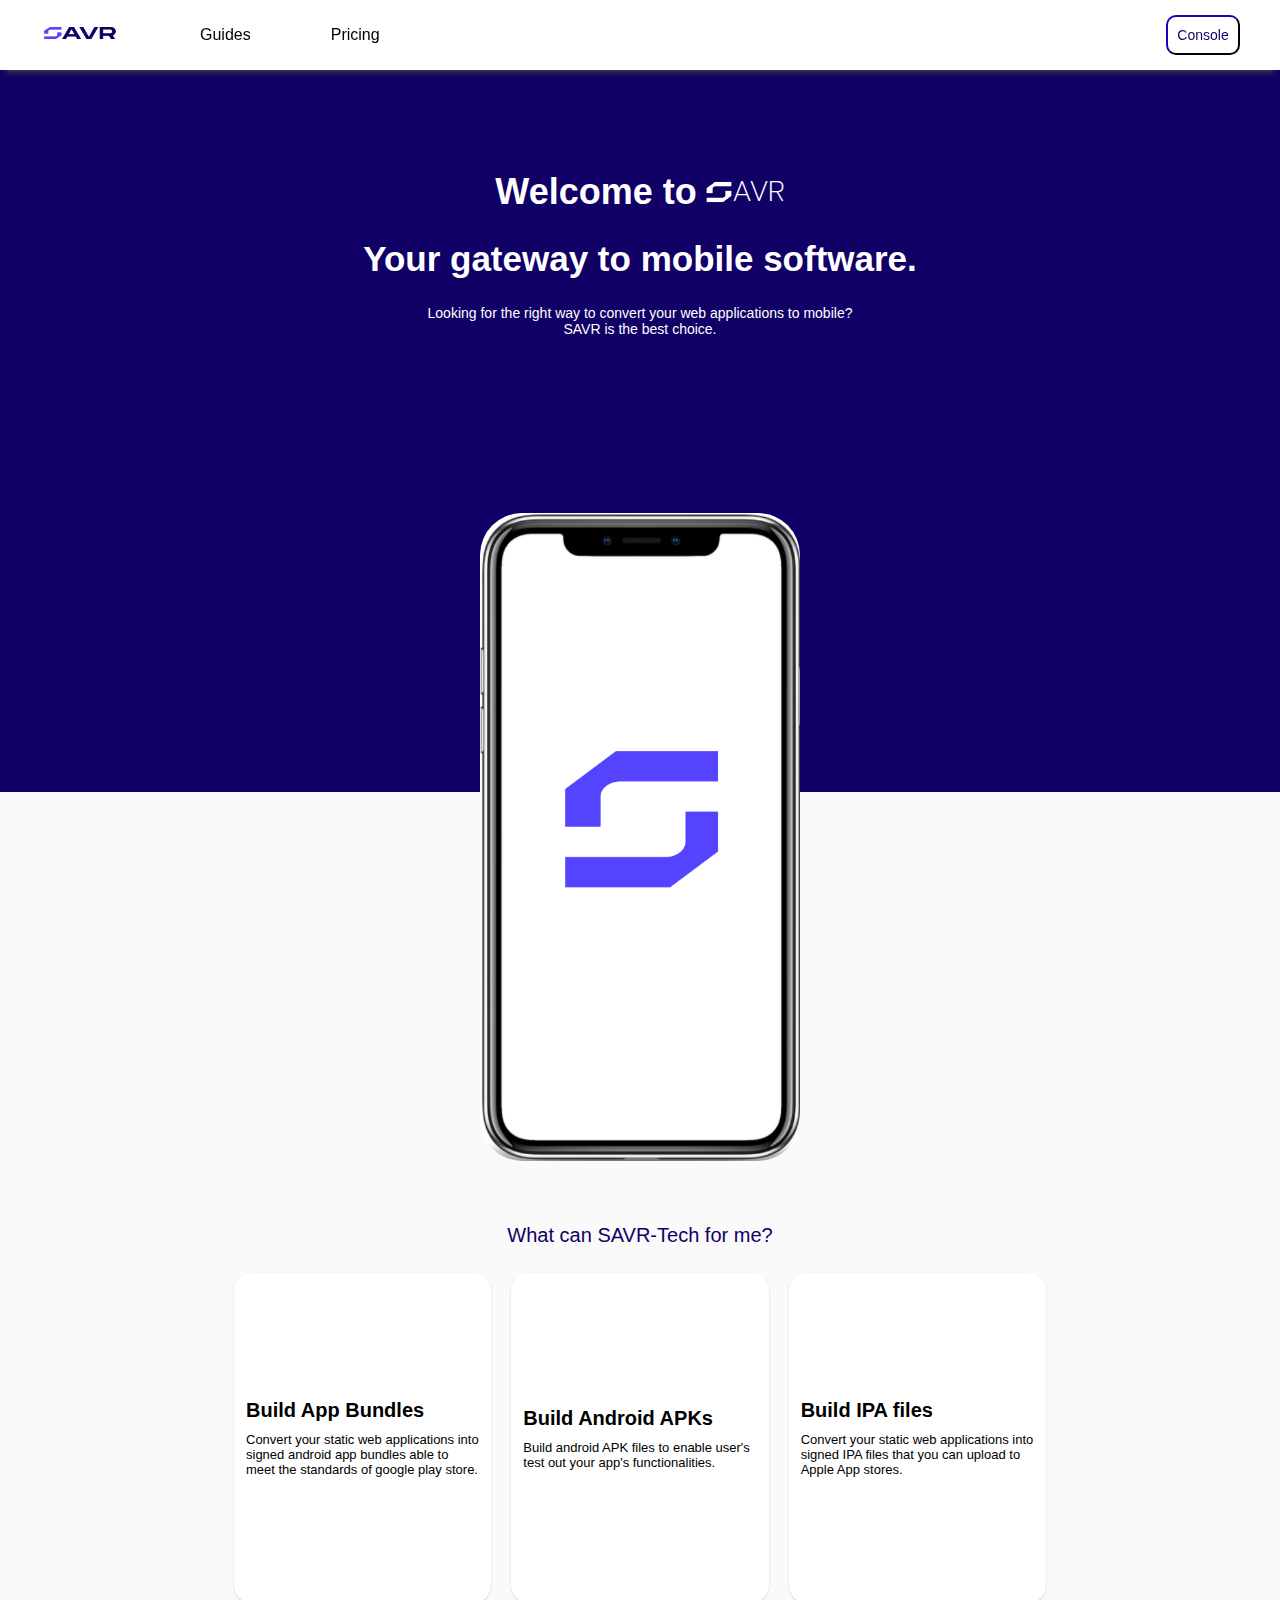
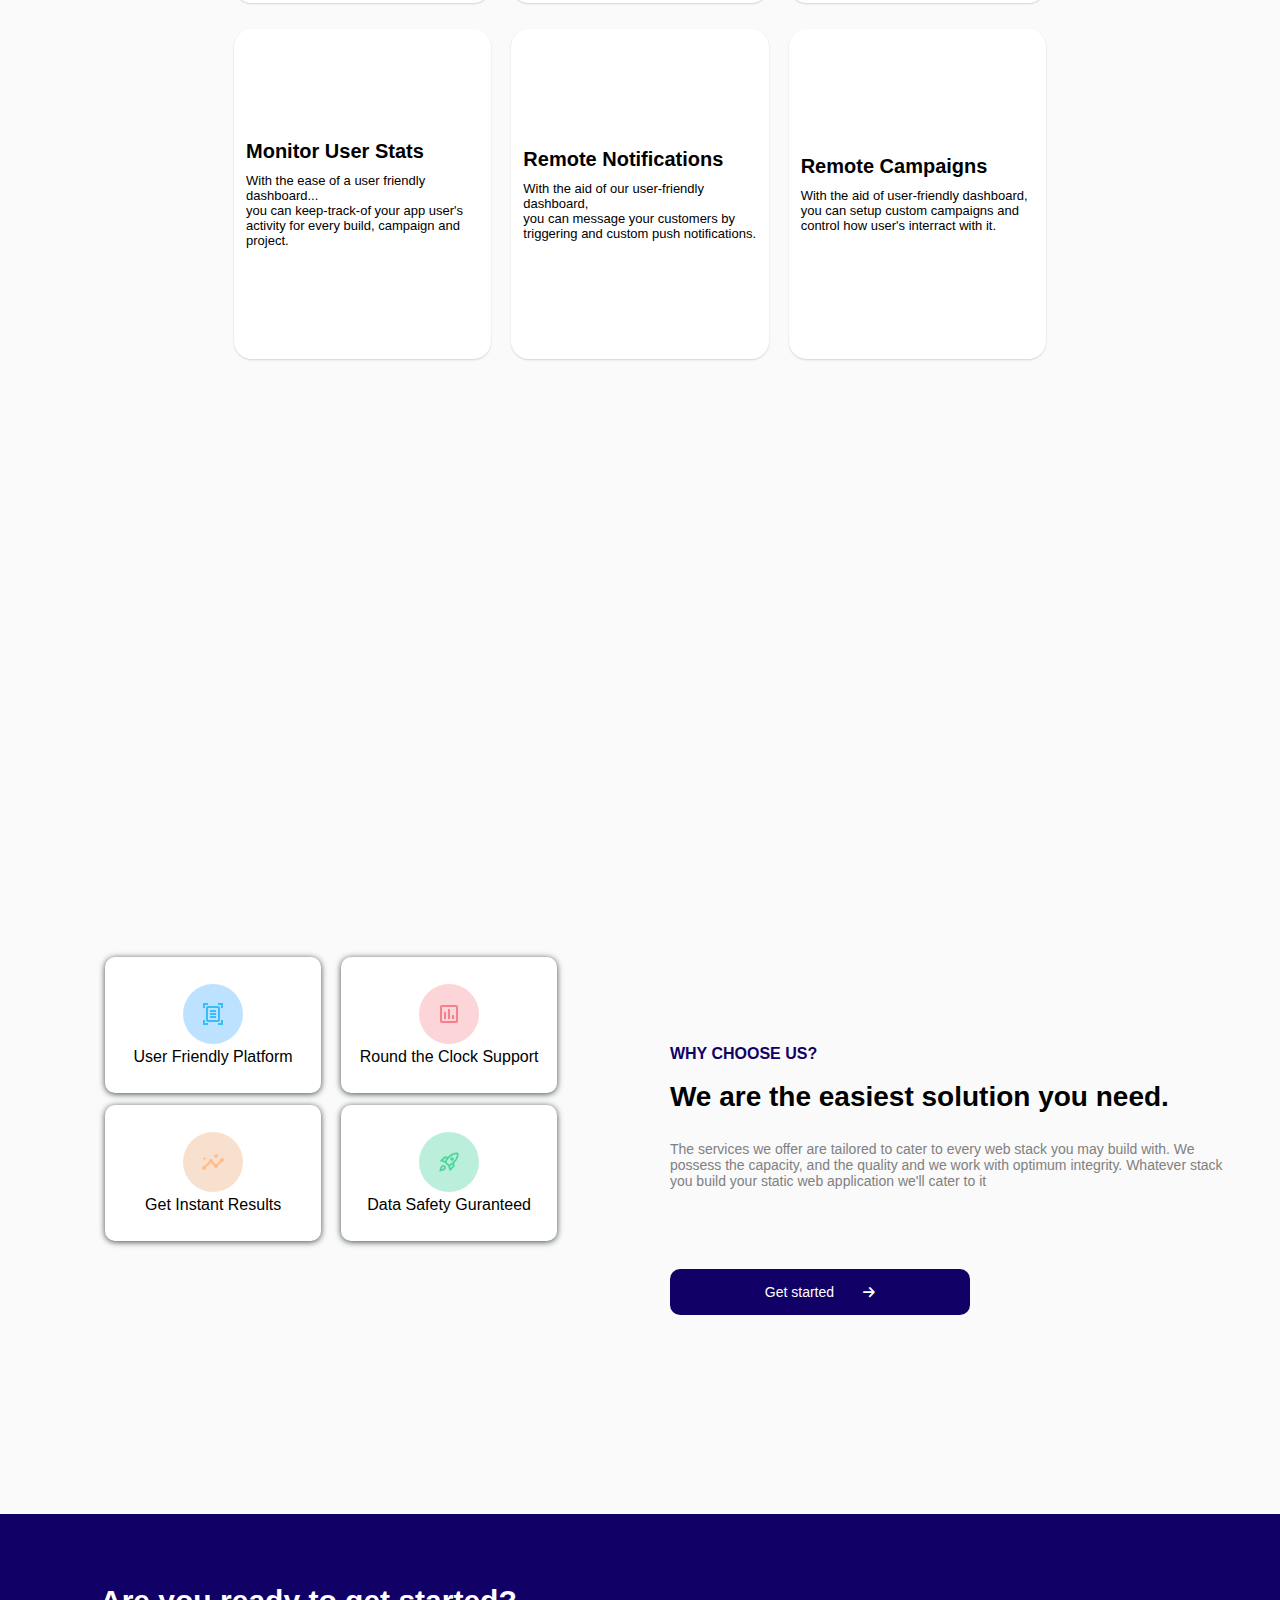
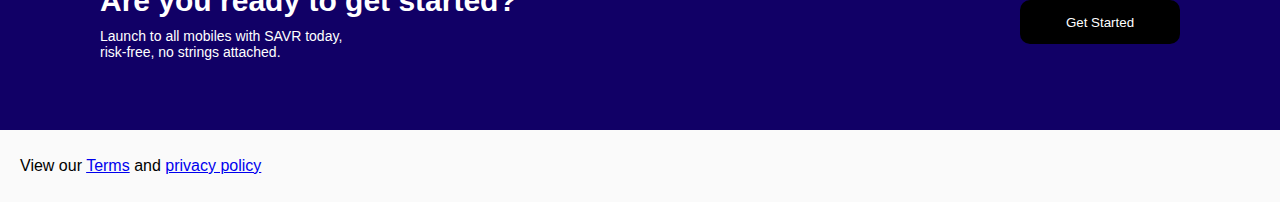
==== commit 113fe28d: "corrections" ====
--- a/index.html
+++ b/index.html
@@ -19,7 +19,7 @@
             </a>
             <!-- <a href="./Gists/signup.html" class="anchor-link price-link-pg">Gist</a> -->
             <div class="dropdown">
-                <a href="#" class="anchor-link price-link-pg">Guide</a>
+                <a href="#" class="anchor-link price-link-pg">Guides</a>
                 <div class="dropdown-content">
                     <a href="./Gists/signup.html">Sign up</a>
                     <a href="./Gists/project.html">Create Project</a>
@@ -58,7 +58,7 @@
         <p class="t-p-f">Your gateway to mobile software.</p>
 
         <p class="t-p-s mt">Looking for the right way to convert your web applications to mobile?</p>
-        <p class="t-p-s">SAVER is the best choice.</p>
+        <p class="t-p-s">SAVR is the best choice.</p>
         
     </section>
 
@@ -221,15 +221,6 @@
             <p class="btm-p2">Launch to all mobiles with SAVR today,<br/> risk-free, no strings attached.</p>
         </div>
 
-        <div class="consent-wrap">
-            <a href="./consent/trems.html">
-                <p>Terms & Conditions,</p>
-            </a>
-            <a href="./consent/policy.html">
-                <p>Privacy Policy</p>
-            </a>
-        </div>
-
         <div class="btm-btn-container">
             <button class="btm-btn">
                 <p class="btm-txt">Get Started </p>
@@ -237,5 +228,12 @@
             </button>
         </div>
     </section>
+
+    <!-- Terms and conditions -->
+    <div class="consent-wrap">
+        <p>
+            View our <a href="./consent/trems.html">Terms</a> and <a href="./consent/policy.html">privacy policy</a>
+        </p>
+    </div>
   </body>
 </html>--- a/hdft.css
+++ b/hdft.css
@@ -55,7 +55,7 @@
 
 .dropdown-content a {
     display: block;
-    color: black;
+    color: rgb(177, 169, 169);
     padding: 12px 16px;
     text-decoration: none;
     font-family: sans-serif;
@@ -152,20 +152,17 @@
 }
 
 .consent-wrap{
+    height: 8vh;
     display: flex;
     flex-direction: row;
-    gap: 8px;
-    position: absolute;
-    left: 45%;
-    margin-bottom: -70px;
-    margin-top:unset;
-    /* bottom: 20%; */
-}
-
-.consent-wrap a p{
-    font-family: sans-serif;
-    color: #ffffff;
-    text-decoration:underline #ffffff;
+    align-items: center;
+    justify-content: unset;
+    padding-left: 20px;
+}
+
+.consent-wrap p{
+    font-family: sans-serif;
+    color: black;
     
 }
 
@@ -337,10 +334,6 @@
     }
 
     .consent-wrap{
-        
-        left: 45%;
-        margin-bottom: unset;
-        position: unset;
-        margin-top: 8px;
+        justify-content: center;
     }
 }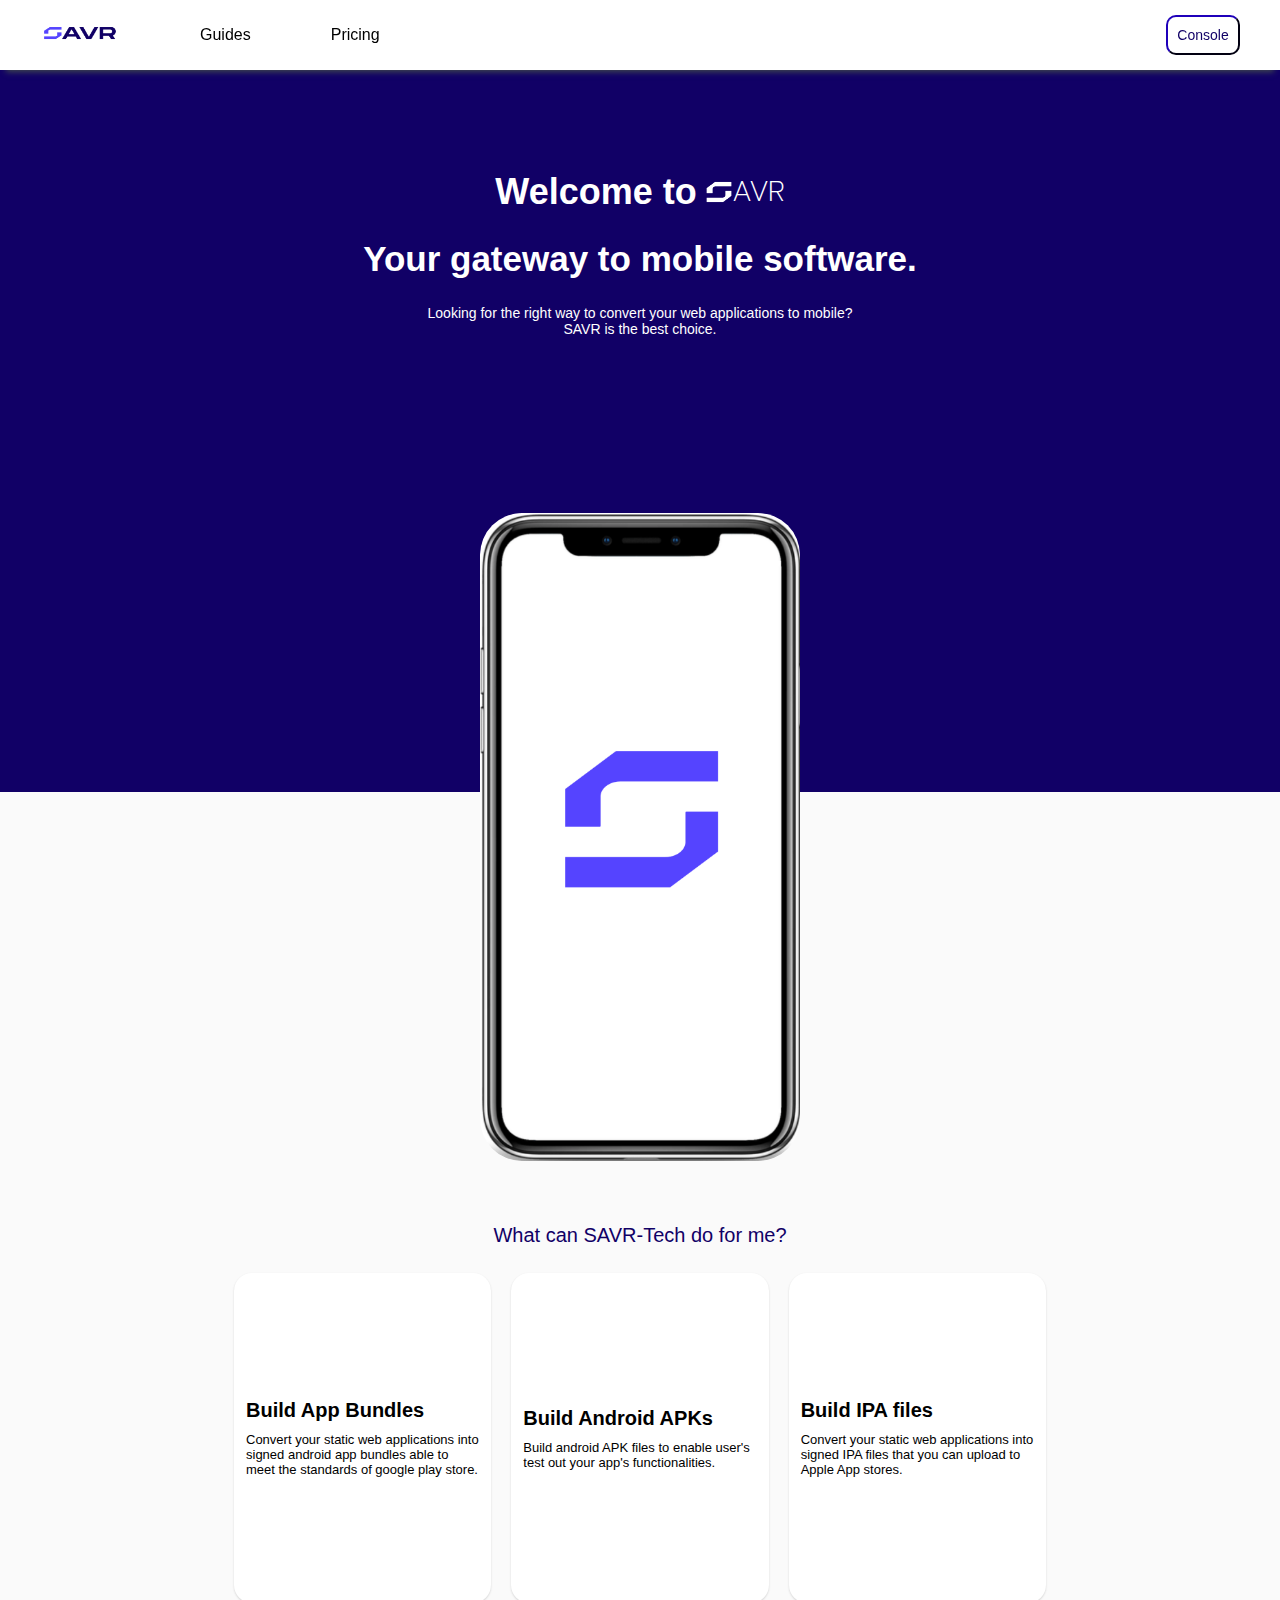
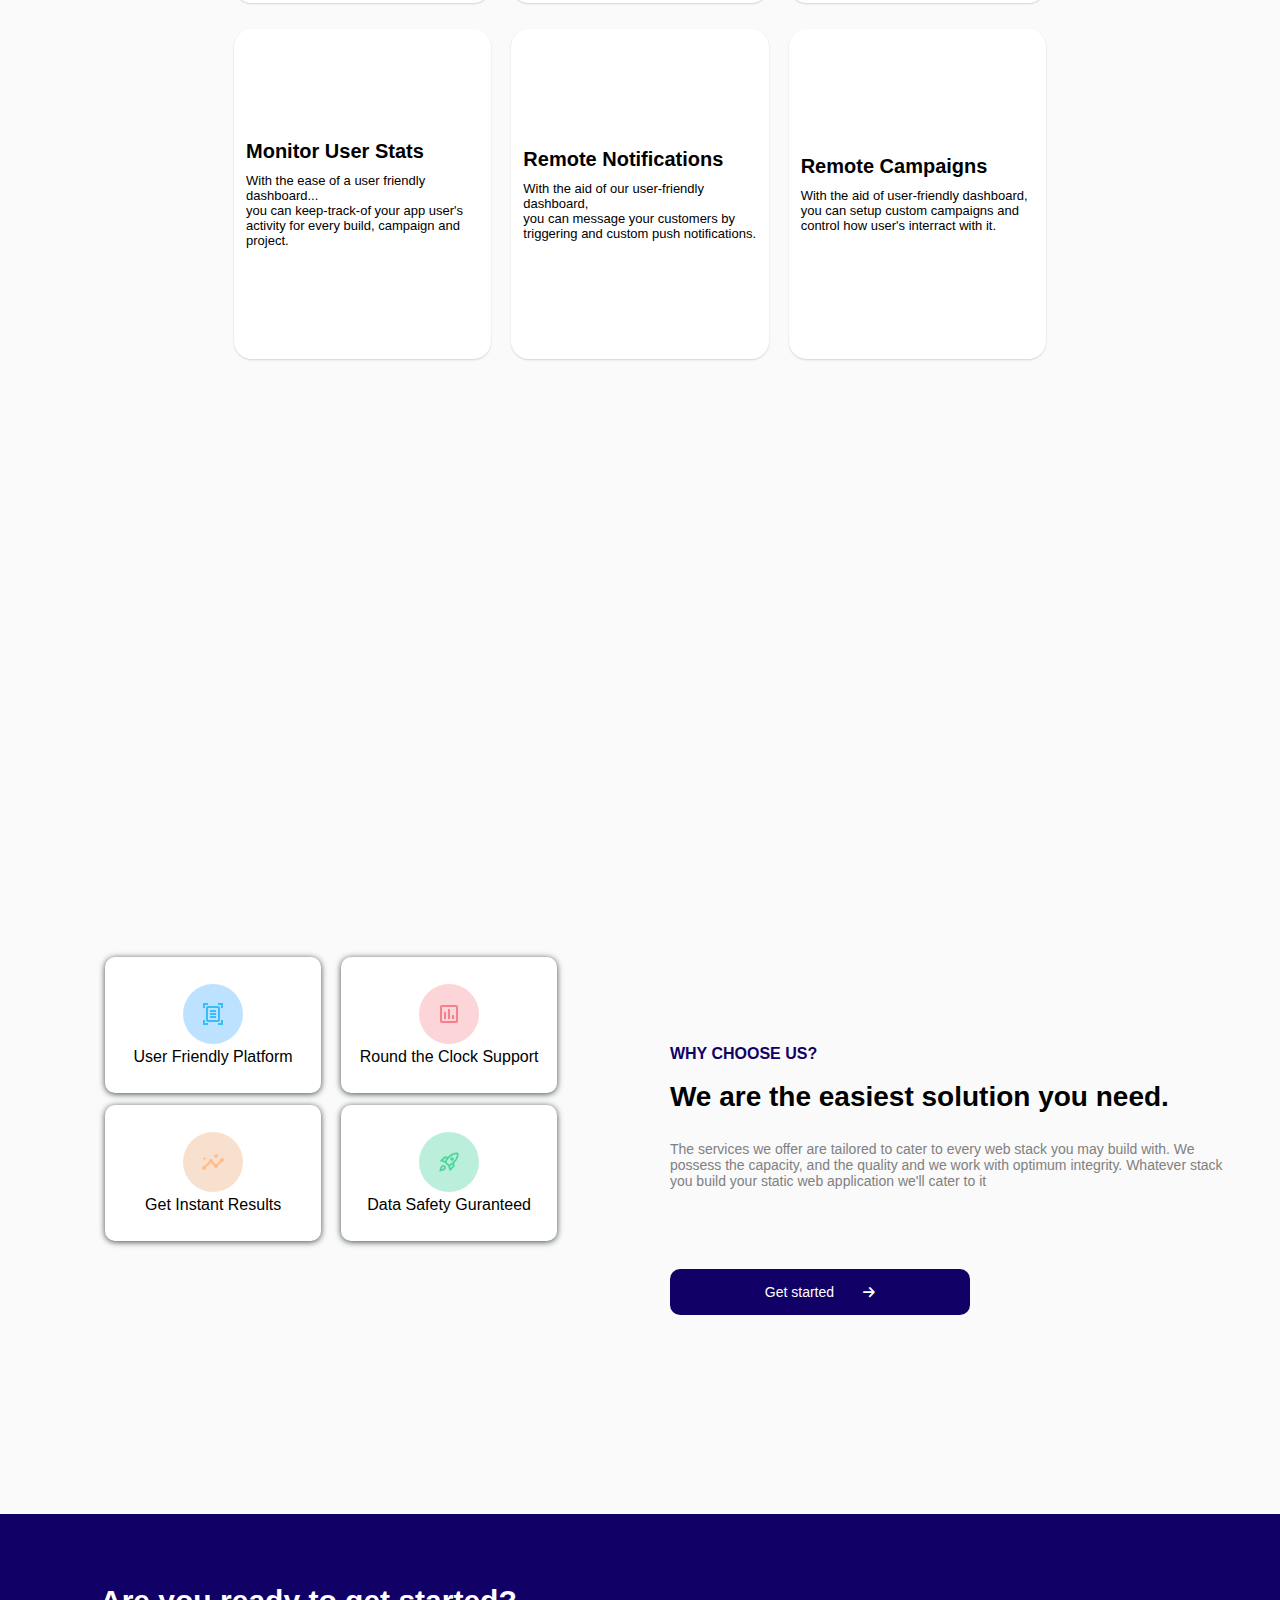
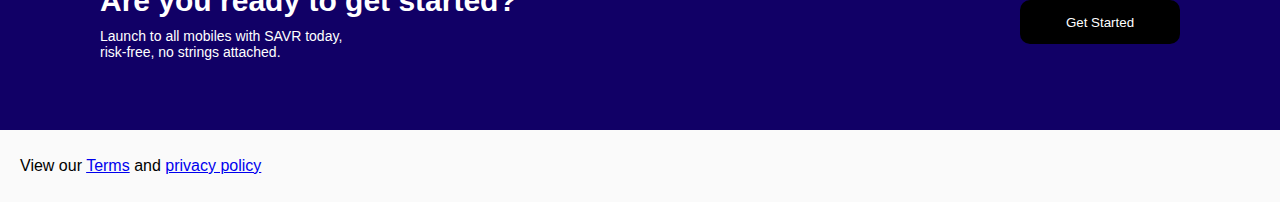
==== commit 21dddc6f: "btn links v1" ====
--- a/index.html
+++ b/index.html
@@ -37,7 +37,7 @@
         </a>
 
         <div class="top-btn-wrapper">
-            <button class="top-btn">
+            <button onclick="window.location.href='https://cracker.savrtech.com/';" class="top-btn">
                 <p class="top-btn-txt">Console</p>
             </button>
 
@@ -71,7 +71,7 @@
         
 
         <div class="middle-second-container">
-            <p class="m-s-p">What can SAVR-Tech for me?</p>
+            <p class="m-s-p">What can SAVR-Tech do for me?</p>
 
             <div class="container mt">
                 <div class="card">
@@ -232,7 +232,7 @@
     <!-- Terms and conditions -->
     <div class="consent-wrap">
         <p>
-            View our <a href="./consent/trems.html">Terms</a> and <a href="./consent/policy.html">privacy policy</a>
+            View our <a href="./consent/terms.html">Terms</a> and <a href="./consent/policy.html">privacy policy</a>
         </p>
     </div>
   </body>
